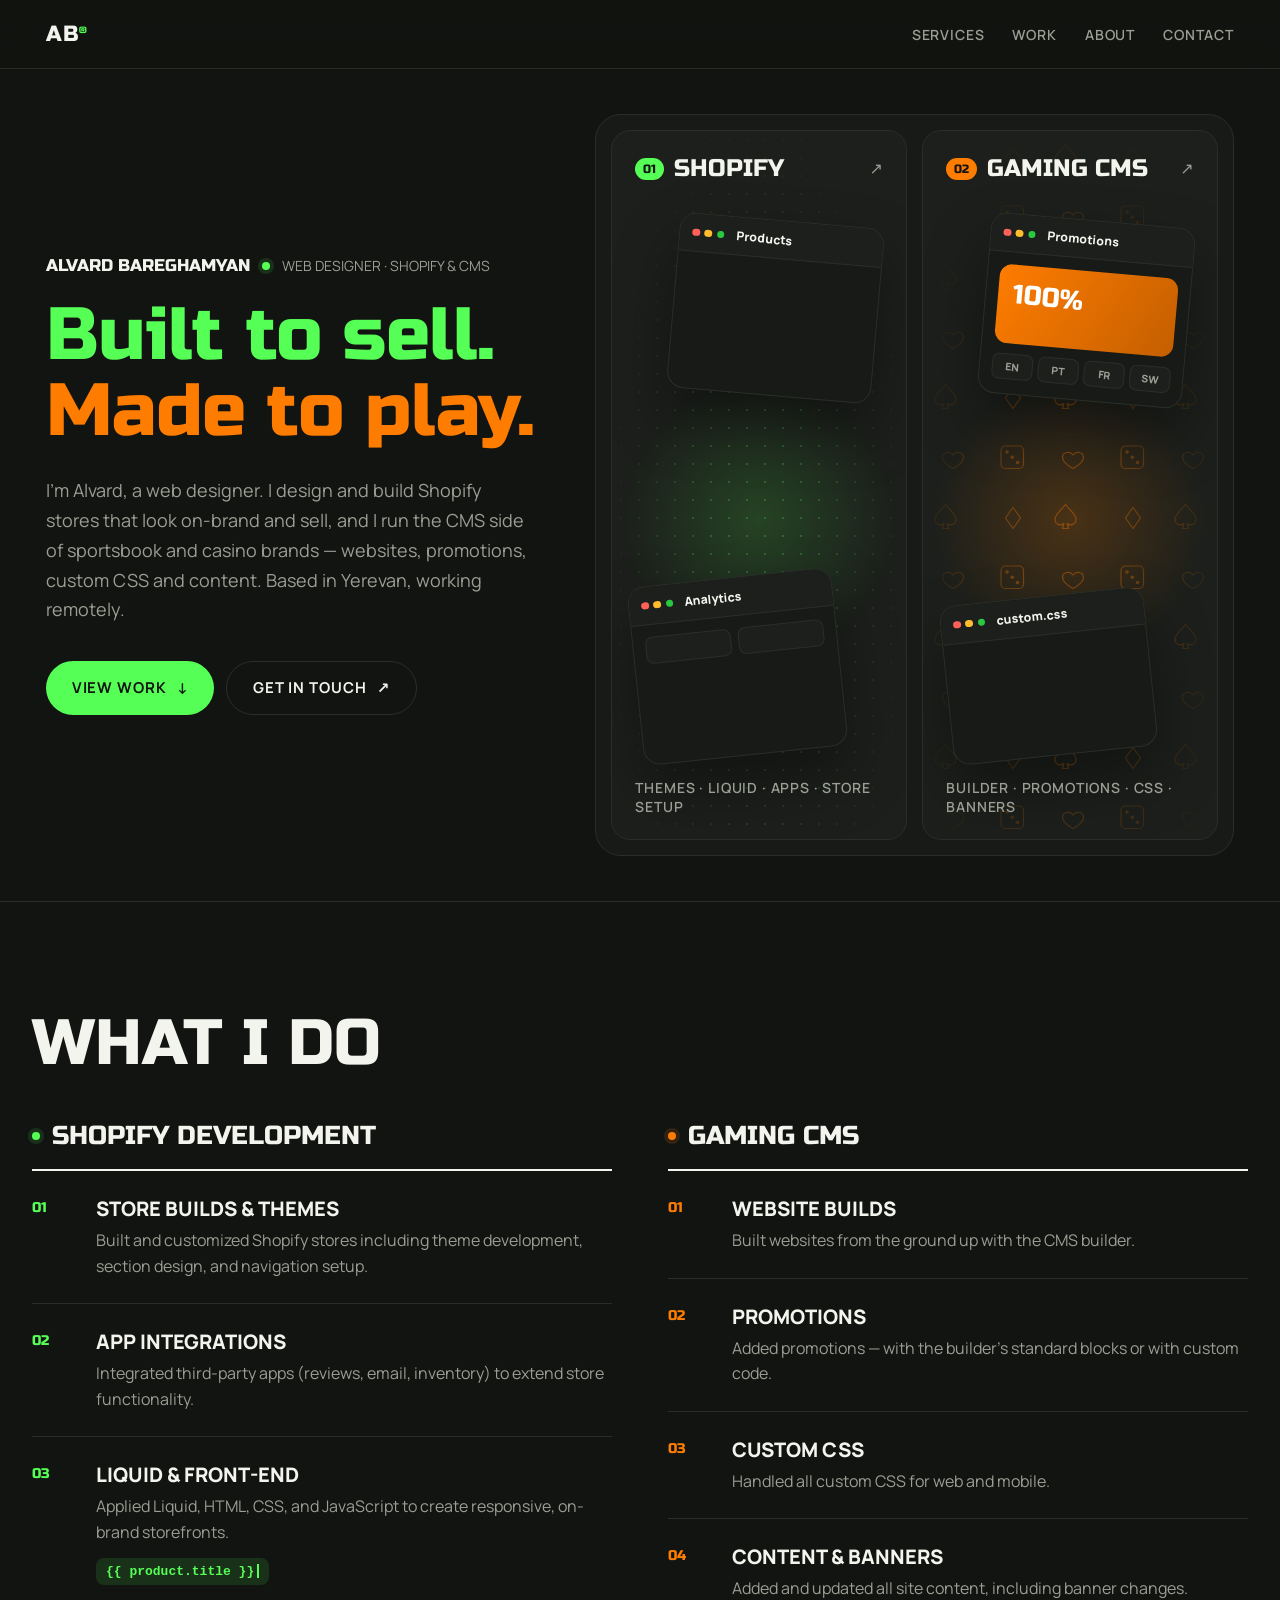
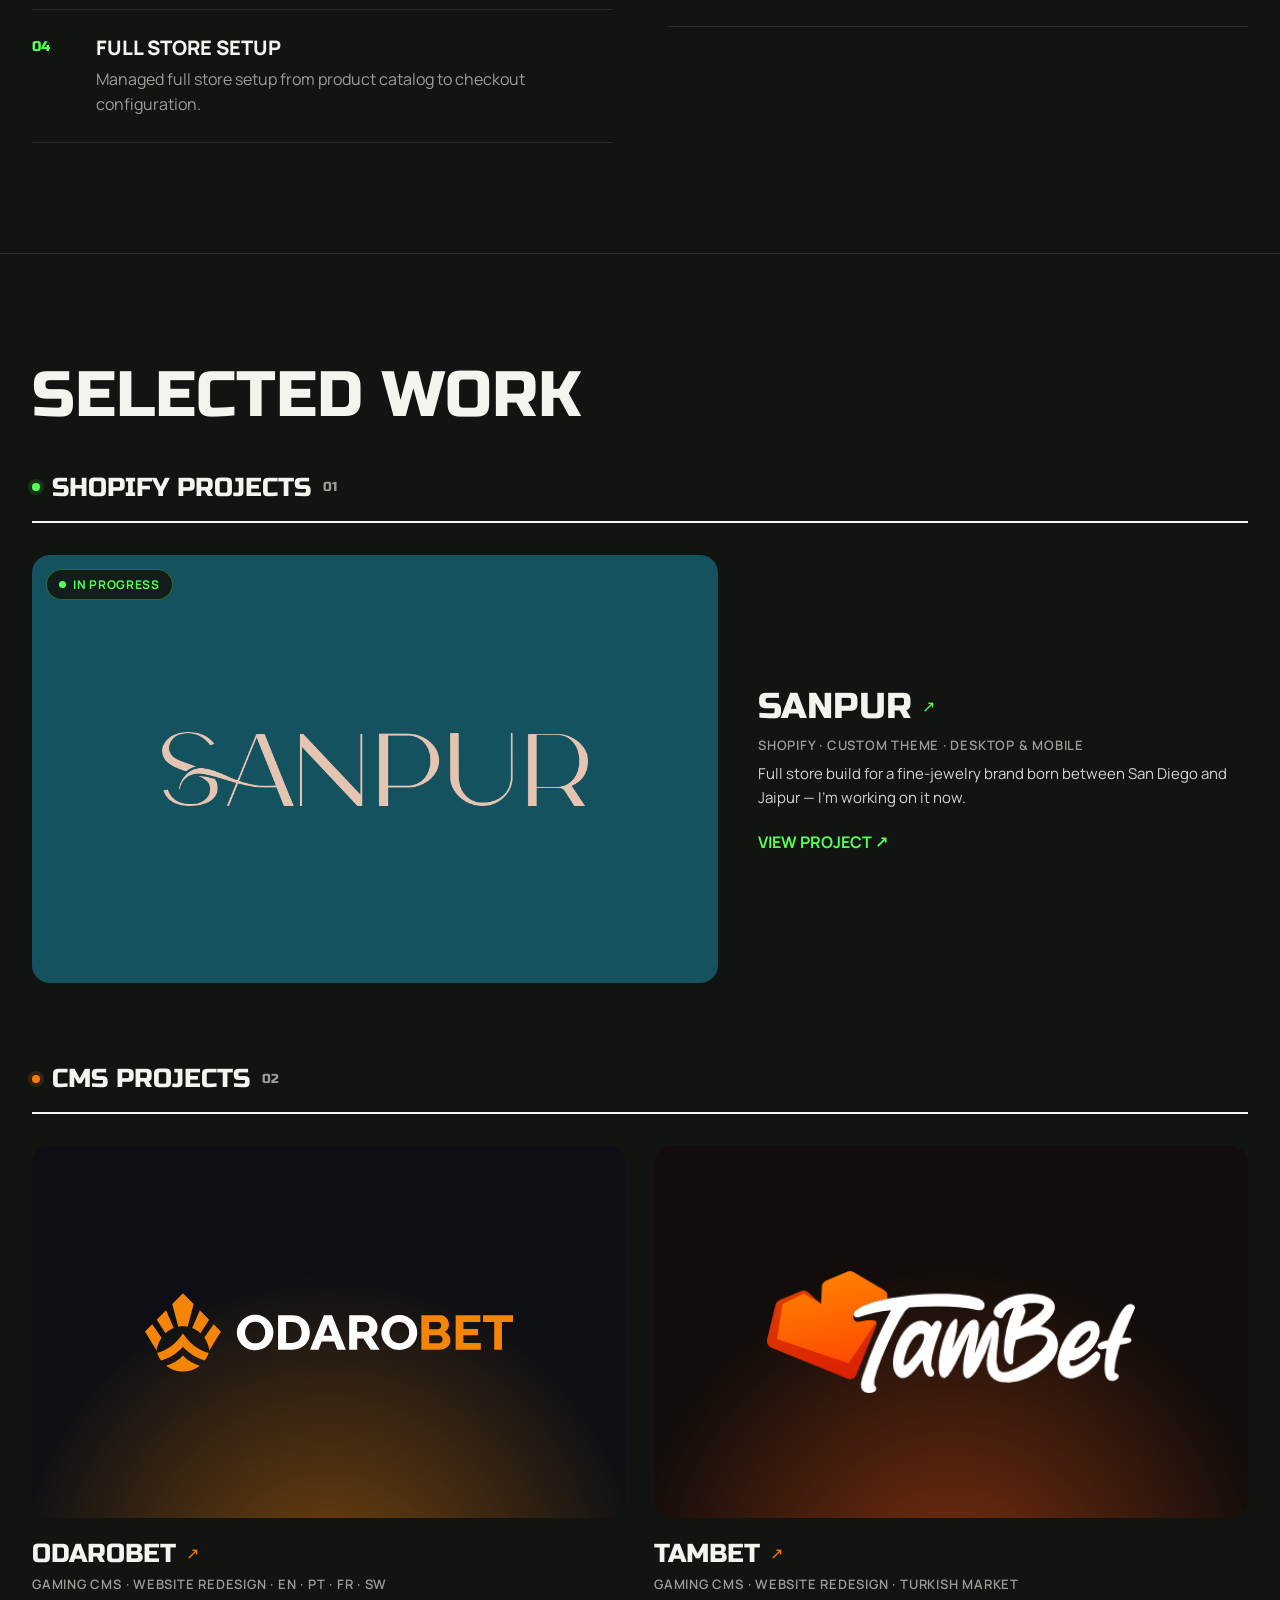
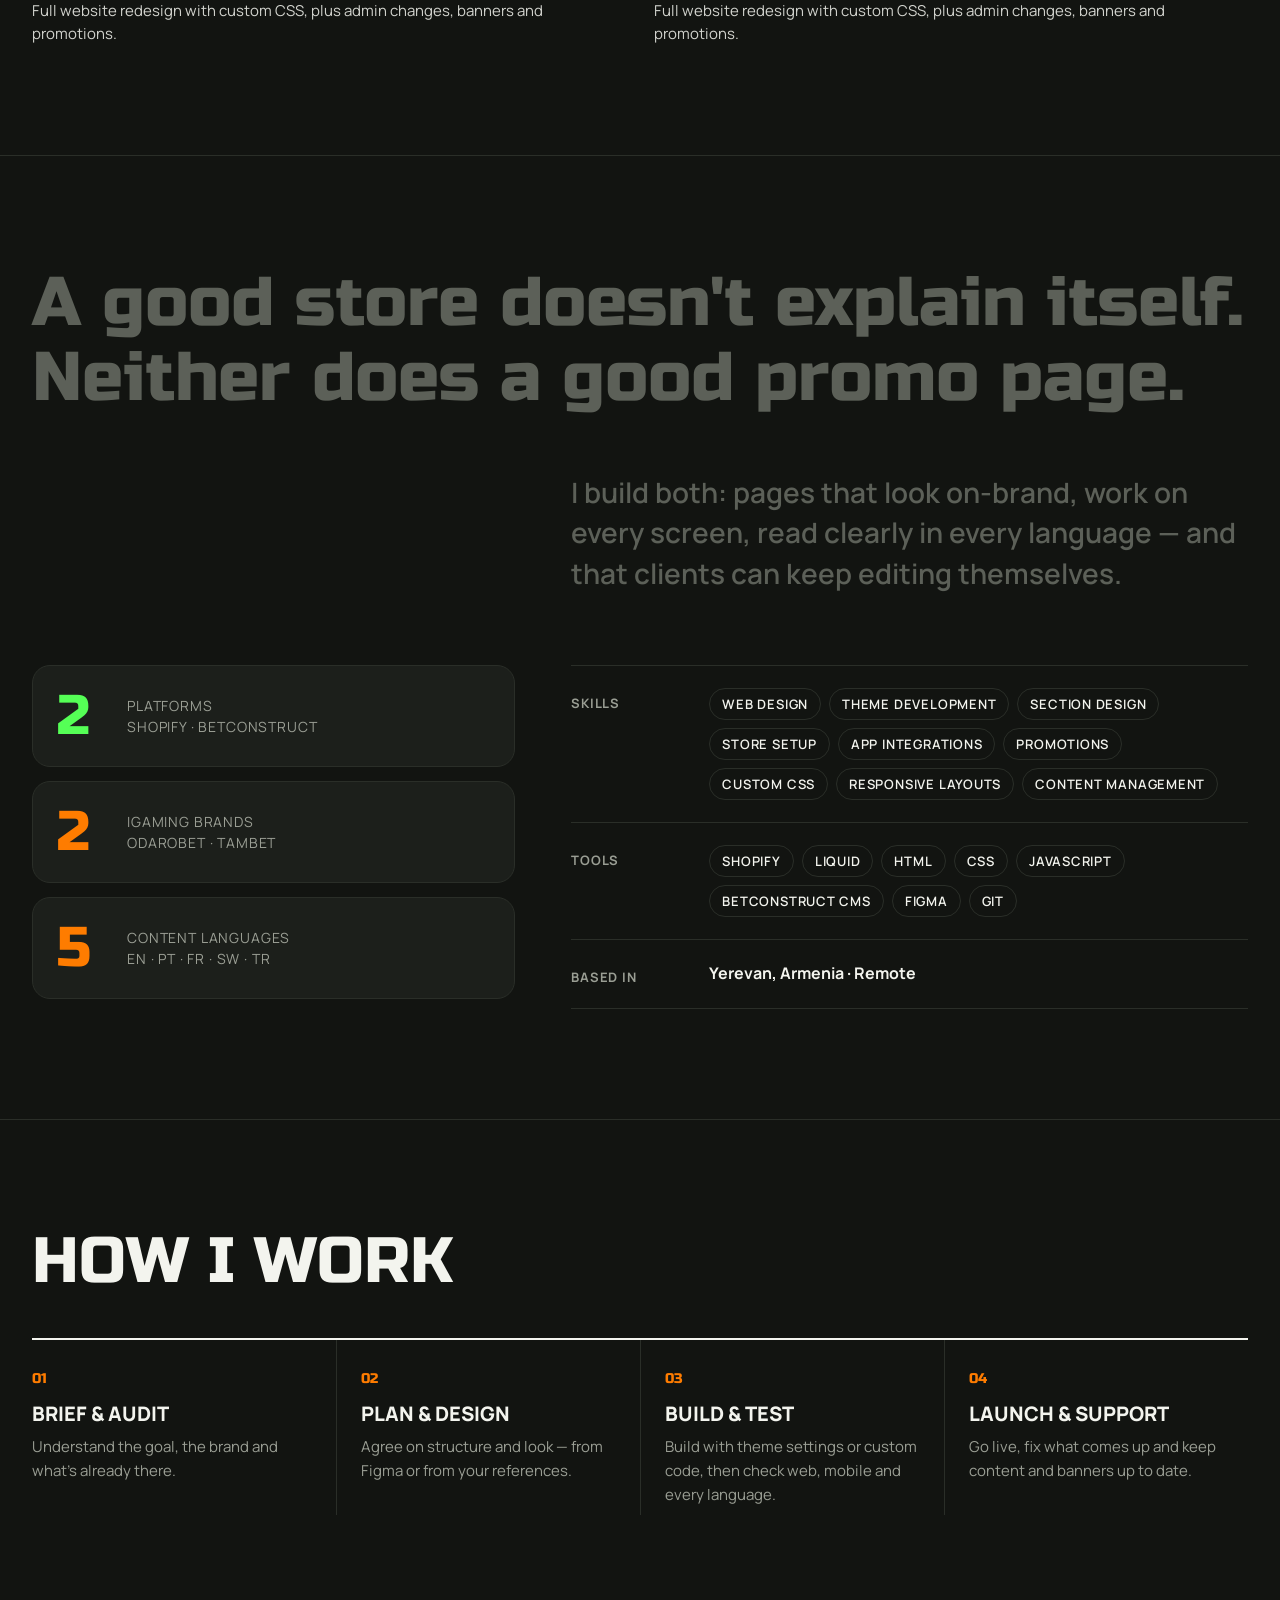
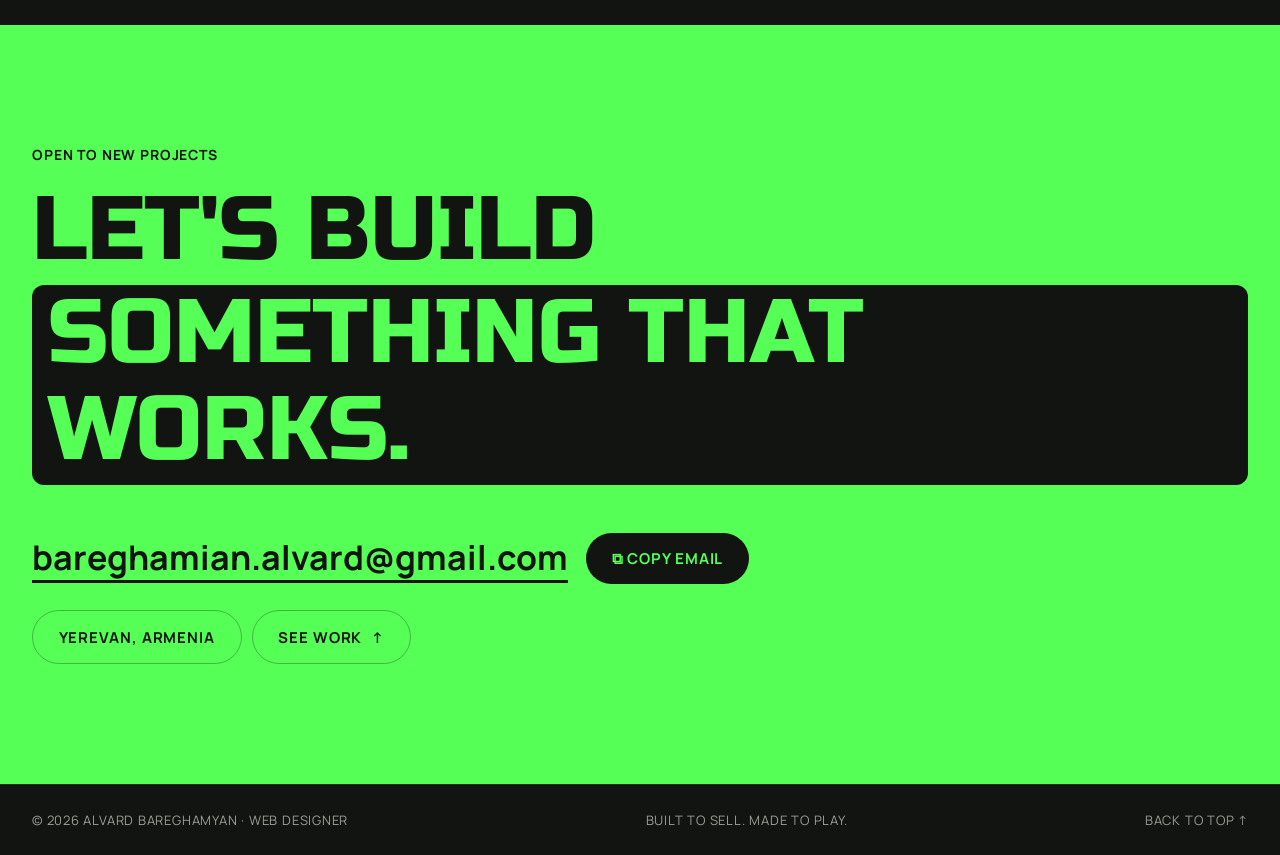
==== index.html @ 6474f6ab "About: align statement, stats and facts on one grid Co-Authored-By: Claude Sonnet 5.5 <noreply@anthr" ====
<!doctype html>
<html lang="en">
<head>
  <meta charset="utf-8">
  <meta name="viewport" content="width=device-width, initial-scale=1">
  <title>Alvard Bareghamyan · Web Designer — Shopify &amp; CMS</title>
  <meta name="description" content="Alvard Bareghamyan — web designer working on Shopify and iGaming CMS websites, based in Yerevan, Armenia, working remotely. Store builds, theme development, promotions and custom CSS.">
  <link rel="preconnect" href="https://fonts.googleapis.com">
  <link rel="preconnect" href="https://fonts.gstatic.com" crossorigin>
  <link href="https://fonts.googleapis.com/css2?family=Manrope:wght@400;500;600;700;800&family=Russo+One&display=swap" rel="stylesheet">
  <link rel="stylesheet" href="assets/style.css?v=6">
  <script>
    document.documentElement.classList.add('js');
  </script>
</head>
<body>
<div class="toast" id="toast" role="status" aria-live="polite"></div>

<header class="nav">
  <div class="wrap nav-inner">
    <a href="#top" class="logo" aria-label="Alvard Bareghamyan, back to top">AB<sup>®</sup></a>
    <nav class="links">
      <a href="#services">Services</a>
      <a href="#work">Work</a>
      <a href="#about">About</a>
      <a href="#contact">Contact</a>
    </nav>
  </div>
</header>

<main id="top">

<!-- ========== HERO ========== -->
<section class="hero">
  <div class="wrap hero-grid">
    <div class="hero-copy">
      <p class="who reveal"><b>Alvard Bareghamyan</b><span class="dot"></span><span>Web Designer · Shopify &amp; CMS</span></p>
      <h1 class="reveal">
        <span class="l1">Built to sell.</span>
        <span class="l2">Made to play.</span>
      </h1>
      <p class="lead reveal">I'm Alvard, a web designer. I design and build Shopify stores that look on-brand and sell, and I run the CMS side of sportsbook and casino brands — websites, promotions, custom CSS and content. Based in Yerevan, working remotely.</p>
      <div class="cta reveal">
        <a href="#work" class="pill pill-solid">View work <i>↓</i></a>
        <a href="#contact" class="pill pill-line">Get in touch <i>↗</i></a>
      </div>
    </div>

    <div class="panel reveal">
      <a href="#work-shopify" class="tile tile-shop">
        <span class="tile-label"><b>01</b> Shopify <i>↗</i></span>
        <span class="tile-art" aria-hidden="true">
          <span class="mini m1">
            <span class="mini-bar"><i></i><i></i><i></i><span>Products</span></span>
            <span class="mini-rows">
              <span class="mrow" style="--c:#E4C3B0"><b></b><s></s><em>Active</em></span>
              <span class="mrow" style="--c:#55FF56"><b></b><s></s><em>Active</em></span>
              <span class="mrow" style="--c:#FE7C00"><b></b><s></s><em>Active</em></span>
              <span class="mrow mrow-new" style="--c:#B9C7FF"><b></b><s></s><em>New</em></span>
            </span>
          </span>
          <span class="mini m2">
            <span class="mini-bar"><i></i><i></i><i></i><span>Analytics</span></span>
            <span class="mini-kpis"><span></span><span></span></span>
            <svg class="mini-chart" viewBox="0 0 120 50" preserveAspectRatio="none"><polyline points="0,44 15,40 30,42 45,30 60,33 75,21 90,24 105,12 120,6"/></svg>
          </span>
        </span>
        <span class="tile-foot">Themes · Liquid · Apps · Store setup</span>
      </a>
      <a href="#work-cms" class="tile tile-game">
        <span class="tile-label"><b>02</b> Gaming CMS <i>↗</i></span>
        <span class="tile-art" aria-hidden="true">
          <span class="mini m1">
            <span class="mini-bar"><i></i><i></i><i></i><span>Promotions</span></span>
            <span class="promo-banner"><b>100%</b><small class="promo-txt"><span lang="en">Welcome bonus</span><span lang="pt">Bónus de boas-vindas</span><span lang="fr">Bonus de bienvenue</span><span lang="sw">Bonasi ya kukaribisha</span></small></span>
            <span class="langs"><span>EN</span><span>PT</span><span>FR</span><span>SW</span></span>
          </span>
          <span class="mini m2">
            <span class="mini-bar"><i></i><i></i><i></i><span>custom.css</span></span>
            <span class="code"><span style="--w:70%"></span><span style="--w:45%;--x:14px"></span><span style="--w:55%;--x:14px"></span><span style="--w:30%"></span><span style="--w:60%"></span><span style="--w:40%;--x:14px"></span></span>
          </span>
        </span>
        <span class="tile-foot">Builder · Promotions · CSS · Banners</span>
      </a>
    </div>
  </div>
</section>

<!-- ========== SERVICES ========== -->
<section id="services" class="sec">
  <div class="wrap">
    <div class="sec-top"><h2 class="reveal">What I do</h2></div>
    <div class="svc-cols">
      <div class="svc-col svc-shop" id="shopify">
        <h3 class="reveal"><span class="dot"></span>Shopify development</h3>
        <ol class="svc-list">
          <li class="reveal"><span class="n">01</span><div><h4>Store builds &amp; themes</h4><p>Built and customized Shopify stores including theme development, section design, and navigation setup.</p></div></li>
          <li class="reveal"><span class="n">02</span><div><h4>App integrations</h4><p>Integrated third-party apps (reviews, email, inventory) to extend store functionality.</p></div></li>
          <li class="reveal"><span class="n">03</span><div><h4>Liquid &amp; front-end</h4><p>Applied Liquid, HTML, CSS, and JavaScript to create responsive, on-brand storefronts.</p><code class="snippet"><span id="typer">{% section %}</span><i class="caret"></i></code></div></li>
          <li class="reveal"><span class="n">04</span><div><h4>Full store setup</h4><p>Managed full store setup from product catalog to checkout configuration.</p></div></li>
        </ol>
      </div>
      <div class="svc-col svc-game" id="gaming">
        <h3 class="reveal"><span class="dot"></span>Gaming CMS</h3>
        <ol class="svc-list">
          <li class="reveal"><span class="n">01</span><div><h4>Website builds</h4><p>Built websites from the ground up with the CMS builder.</p></div></li>
          <li class="reveal"><span class="n">02</span><div><h4>Promotions</h4><p>Added promotions — with the builder's standard blocks or with custom code.</p></div></li>
          <li class="reveal"><span class="n">03</span><div><h4>Custom CSS</h4><p>Handled all custom CSS for web and mobile.</p></div></li>
          <li class="reveal"><span class="n">04</span><div><h4>Content &amp; banners</h4><p>Added and updated all site content, including banner changes.</p></div></li>
        </ol>
      </div>
    </div>
  </div>
</section>

<!-- ========== WORK ========== -->
<section id="work" class="sec">
  <div class="wrap">
    <div class="sec-top"><h2 class="reveal">Selected work</h2></div>

    <div class="work-group" id="work-shopify">
      <h3 class="work-head reveal"><span class="dot"></span>Shopify projects <sup data-count-of="#work-shopify .card">01</sup></h3>
      <div class="cards cards-three cards-shop">
        <!-- To add a store: copy a whole <a class="card"> block and add a page in projects/ -->
      <a class="card reveal" data-cat="shopify" href="projects/sanpur.html">
        <span class="card-img img-sanpur"><span class="status"><i></i>In progress</span><img src="assets/img/sanpur-logo-apricot.png" alt="Sanpur logo"></span>
        <span class="card-body"><span class="card-title">Sanpur <i>↗</i></span>
        <span class="card-meta">Shopify · Custom theme · Desktop &amp; mobile</span>
        <span class="card-text">Full store build for a fine-jewelry brand born between San Diego and Jaipur — I'm working on it now.</span>
        <span class="card-link">View project <i>↗</i></span></span>
      </a>
      </div>
    </div>

    <div class="work-group work-cms" id="work-cms">
      <h3 class="work-head reveal"><span class="dot"></span>CMS projects <sup data-count-of="#work-cms .card">03</sup></h3>
      <div class="cards cards-two">
      <a class="card reveal" data-cat="gaming" href="projects/odarobet.html">
        <span class="card-img img-odaro"><img src="assets/img/odarobet-logo.svg" alt="Odarobet logo"></span>
        <span class="card-title">Odarobet <i>↗</i></span>
        <span class="card-meta">Gaming CMS · Website redesign · EN · PT · FR · SW</span>
        <span class="card-text">Full website redesign with custom CSS, plus admin changes, banners and promotions.</span>
      </a>
      <a class="card reveal" data-cat="gaming" href="projects/tambet.html">
        <span class="card-img img-tambet"><img src="assets/img/tambet-logo.png" alt="Tambet logo"></span>
        <span class="card-title">Tambet <i>↗</i></span>
        <span class="card-meta">Gaming CMS · Website redesign · Turkish market</span>
        <span class="card-text">Full website redesign with custom CSS, plus admin changes, banners and promotions.</span>
      </a>
      </div>
    </div>
  </div>
</section>

<!-- ========== ABOUT ========== -->
<section id="about" class="sec about">
  <div class="wrap">
    <h2 class="statement" data-words>A good store doesn't explain itself. Neither does a good promo page.</h2>
    <p class="statement-sub" data-words>I build both: pages that look <mark>on-brand</mark>, work on <mark>every screen</mark>, read clearly in <mark>every language</mark> — and that clients can keep editing themselves.</p>

    <div class="about-grid">
      <div class="stats">
        <div class="stat reveal"><b data-count="2">2</b><span>Platforms<br>Shopify · BetConstruct</span></div>
        <div class="stat reveal"><b data-count="2">2</b><span>iGaming brands<br>Odarobet · Tambet</span></div>
        <div class="stat reveal"><b data-count="5">5</b><span>Content languages<br>EN · PT · FR · SW · TR</span></div>
      </div>
      <dl class="facts">
        <div class="reveal"><dt>Skills</dt><dd class="tags"><span>Web design</span><span>Theme development</span><span>Section design</span><span>Store setup</span><span>App integrations</span><span>Promotions</span><span>Custom CSS</span><span>Responsive layouts</span><span>Content management</span></dd></div>
        <div class="reveal"><dt>Tools</dt><dd class="tags"><span>Shopify</span><span>Liquid</span><span>HTML</span><span>CSS</span><span>JavaScript</span><span>BetConstruct CMS</span><span>Figma</span><span>Git</span></dd></div>
        <div class="reveal"><dt>Based in</dt><dd>Yerevan, Armenia · Remote</dd></div>
      </dl>
    </div>
  </div>
</section>

<!-- ========== PROCESS ========== -->
<section id="process" class="sec">
  <div class="wrap">
    <div class="sec-top"><h2 class="reveal">How I work</h2></div>
    <ol class="steps">
      <li class="reveal"><span class="n">01</span><h4>Brief &amp; audit</h4><p>Understand the goal, the brand and what's already there.</p></li>
      <li class="reveal"><span class="n">02</span><h4>Plan &amp; design</h4><p>Agree on structure and look — from Figma or from your references.</p></li>
      <li class="reveal"><span class="n">03</span><h4>Build &amp; test</h4><p>Build with theme settings or custom code, then check web, mobile and every language.</p></li>
      <li class="reveal"><span class="n">04</span><h4>Launch &amp; support</h4><p>Go live, fix what comes up and keep content and banners up to date.</p></li>
    </ol>
  </div>
</section>

<!-- ========== CONTACT ========== -->
<section id="contact" class="contact">
  <div class="wrap">
    <p class="kicker reveal">Open to new projects</p>
    <h2 class="reveal">Let's build<br><span class="hl">something that works.</span></h2>
    <div class="mail-row reveal">
      <a class="mail" href="mailto:bareghamian.alvard@gmail.com">bareghamian.alvard@gmail.com</a>
      <button type="button" class="pill pill-dark" id="copy" data-email="bareghamian.alvard@gmail.com">⧉ Copy email</button>
    </div>
    <div class="contact-pills reveal">
      <span class="pill pill-line">Yerevan, Armenia</span>
      <a href="#work" class="pill pill-line">See work <i>↑</i></a>
    </div>
  </div>
</section>

</main>

<footer class="foot">
  <div class="wrap foot-inner">
    <span>© <span id="y"></span> Alvard Bareghamyan · Web Designer</span>
    <span class="foot-mid">Built to sell. Made to play.</span>
    <a href="#top">Back to top ↑</a>
  </div>
</footer>

<script src="assets/app.js?v=4"></script>
</body>
</html>
---- assets/style.css ----
/* Tokens — dark is the default look */
:root {
  --bg: #121411;
  --bg-2: #171A16;
  --surface: #1C1F1B;
  --line: #2A2E28;
  --ink: #F3F4EE;
  --muted: #9A9E94;
  --dim: #5C6058;
  --green: #55FF56;
  --green-ink: #55FF56;
  --green-soft: rgba(85,255,86,.12);
  --orange: #FE7C00;
  --orange-soft: rgba(254,124,0,.14);
  --nav: rgba(18,20,17,.82);
  --shadow: 0 24px 48px rgba(0,0,0,.35);
  --display: "Russo One", "Manrope", system-ui, sans-serif;
  --radius: 18px;
  color-scheme: dark;
}

* { box-sizing: border-box; margin: 0; padding: 0; }
html { scroll-behavior: smooth; scroll-padding-top: 72px; }
body { font-family: "Manrope", system-ui, sans-serif; background: var(--bg); color: var(--ink); -webkit-font-smoothing: antialiased; transition: background .3s, color .3s; }
img { max-width: 100%; display: block; }
a { color: inherit; text-decoration: none; }
button { font: inherit; color: inherit; background: none; border: 0; cursor: pointer; }
.wrap { max-width: 1320px; margin: 0 auto; padding: 0 32px; }
:focus-visible { outline: 2px solid var(--green); outline-offset: 3px; border-radius: 6px; }

/* Pills */
.pill { display: inline-flex; align-items: center; gap: 10px; padding: 14px 24px; border-radius: 999px; font-weight: 700; font-size: 15px; transition: background .2s, border-color .2s, color .2s; }
.pill i { font-style: normal; }
.pill-solid { background: var(--green); color: #121411; }
.pill-solid:hover { background: #7DFF7E; }
.pill-line { border: 1px solid var(--line); }
.pill-line:hover { border-color: var(--ink); }
.pill-dark { background: #121411; color: var(--green); }
.pill-dark:hover { background: #000; }

/* Nav */
.nav { position: sticky; top: 0; z-index: 50; background: var(--nav); backdrop-filter: blur(14px); -webkit-backdrop-filter: blur(14px); border-bottom: 1px solid var(--line); }
.nav-inner { display: flex; align-items: center; gap: 28px; height: 68px; }
.logo { font-family: var(--display); font-size: 22px; letter-spacing: .02em; margin-right: auto; }
.logo sup { font-size: 9px; color: var(--green); }
.links { display: flex; gap: 28px; }
.links a { position: relative; font-size: 14px; font-weight: 600; color: var(--muted); padding: 6px 0; transition: color .2s; }
.links a:hover, .links a.active { color: var(--ink); }
.links a::after { content: ""; position: absolute; left: 0; right: 0; bottom: 0; height: 2px; border-radius: 2px; background: var(--green); transform: scaleX(0); transition: transform .3s; }
.links a.active::after { transform: scaleX(1); }

/* Hero */
.hero { padding: 72px 0 96px; }
.hero-grid { display: grid; grid-template-columns: 1fr 1.15fr; gap: 48px; align-items: center; min-height: calc(100vh - 68px - 168px); }
.who { display: flex; align-items: center; flex-wrap: wrap; gap: 12px; font-size: 14px; color: var(--muted); margin-bottom: 22px; }
.who b { font-family: var(--display); font-weight: 400; font-size: 17px; color: var(--ink); }
.dot { width: 8px; height: 8px; border-radius: 50%; background: var(--green); box-shadow: 0 0 0 4px var(--green-soft); flex: none; }
.hero h1 { font-family: var(--display); font-weight: 400; font-size: clamp(42px, 4.6vw, 66px); line-height: 1.02; letter-spacing: -.01em; }
.hero h1 span { display: block; }
.hero h1 .l1 { color: var(--green-ink); }
.hero h1 .l2 { color: var(--orange); }
.lead { max-width: 520px; margin: 26px 0 34px; font-size: 18px; line-height: 1.65; color: var(--muted); }
.cta { display: flex; flex-wrap: wrap; gap: 12px; }

/* Hero panel */
.panel { display: grid; grid-template-columns: 1fr 1fr; gap: 14px; padding: 14px; border-radius: 26px; background: var(--bg-2); border: 1px solid var(--line); }
.tile { position: relative; display: flex; flex-direction: column; min-height: 540px; padding: 22px; border-radius: 18px; overflow: hidden; border: 1px solid var(--line); background: var(--surface); transition: border-color .3s, transform .3s; }
.tile::before { content: ""; position: absolute; inset: 0; pointer-events: none; opacity: .9;
  -webkit-mask-image: radial-gradient(ellipse at 50% 60%, #000 20%, transparent 80%); mask-image: radial-gradient(ellipse at 50% 60%, #000 20%, transparent 80%); }
.tile-shop::before { background-image: radial-gradient(rgba(85,255,86,.25) 1.2px, transparent 1.4px); background-size: 18px 18px; animation: dots 40s linear infinite; }
.tile-game::before {
  background-image: url("data:image/svg+xml,%3Csvg xmlns='http://www.w3.org/2000/svg' width='120' height='120' viewBox='0 0 160 160'%3E%3Cg fill='none' stroke='%23FE7C00' stroke-width='1.6' stroke-opacity='.4'%3E%3Cpath d='M30 18c-7 9-14 13-14 20a7 7 0 0 0 12 5l-2 7h8l-2-7a7 7 0 0 0 12-5c0-7-7-11-14-20Z'/%3E%3Cpath d='M120 22l10 14-10 14-10-14Z'/%3E%3Cpath d='M40 112c-4-6-14-4-14 3 0 8 14 15 14 15s14-7 14-15c0-7-10-9-14-3Z'/%3E%3Crect x='104' y='100' width='30' height='30' rx='6'/%3E%3C/g%3E%3Cg fill='%23FE7C00' fill-opacity='.4'%3E%3Ccircle cx='112' cy='108' r='2.4'/%3E%3Ccircle cx='119' cy='115' r='2.4'/%3E%3Ccircle cx='126' cy='122' r='2.4'/%3E%3C/g%3E%3C/svg%3E");
  background-size: 120px 120px; animation: suits 50s linear infinite; }
.tile::after { content: ""; position: absolute; left: 50%; top: 55%; width: 300px; height: 300px; margin: -150px 0 0 -150px; border-radius: 50%; pointer-events: none; animation: glow 6s ease-in-out infinite; }
.tile-shop::after { background: radial-gradient(circle, rgba(85,255,86,.16), transparent 65%); }
.tile-game::after { background: radial-gradient(circle, rgba(254,124,0,.2), transparent 65%); }
@keyframes dots { to { background-position: 18px 18px; } }
@keyframes suits { to { background-position: 120px -120px; } }
@keyframes glow { 50% { transform: scale(1.15); opacity: .6; } }
.tile:hover { transform: translateY(-4px); }
.tile-shop:hover { border-color: var(--green); }
.tile-game:hover { border-color: var(--orange); }
.tile-label { position: relative; z-index: 2; display: flex; align-items: center; gap: 10px; font-family: var(--display); font-size: 24px; }
.tile-label b { font-weight: 400; font-size: 12px; padding: 4px 8px; border-radius: 999px; color: #121411; }
.tile-shop .tile-label b { background: var(--green); }
.tile-game .tile-label b { background: var(--orange); }
.tile-label i { margin-left: auto; font-style: normal; font-size: 16px; color: var(--muted); transition: transform .3s, color .3s; }
.tile:hover .tile-label i { transform: translate(3px, -3px); color: var(--ink); }
.tile-art { position: relative; z-index: 2; flex: 1; display: block; }
.tile-foot { position: relative; z-index: 2; font-size: 14px; font-weight: 600; color: var(--muted); }

/* Mini admin cards */
.mini { position: absolute; display: block; width: 168px; padding-bottom: 12px; border-radius: 14px; overflow: hidden; background: var(--bg-2); border: 1px solid var(--line); box-shadow: var(--shadow); transition: transform .5s cubic-bezier(.2,.8,.2,1); }
.mini.m1 { right: 4px; top: 30px; transform: rotate(5deg); }
.mini.m2 { left: 0; bottom: 18px; transform: rotate(-6deg); }
.tile:hover .mini.m1 { transform: rotate(8deg) translateY(-8px); }
.tile:hover .mini.m2 { transform: rotate(-9deg) translateY(-4px); }
.mini-bar { display: flex; align-items: center; gap: 4px; padding: 8px 10px; background: var(--surface); border-bottom: 1px solid var(--line); }
.mini-bar i { width: 6px; height: 6px; border-radius: 50%; background: #FF6159; }
.mini-bar i:nth-child(2) { background: #FFBD2E; } .mini-bar i:nth-child(3) { background: #28C941; }
.mini-bar span { margin-left: 6px; font-size: 10px; font-weight: 800; color: var(--ink); }
.mini-rows { display: flex; flex-direction: column; gap: 6px; padding: 10px 10px 0; }
.mrow { display: flex; align-items: center; gap: 6px; opacity: 0; animation: rowIn 6s infinite; }
.mrow b { width: 18px; height: 18px; border-radius: 5px; background: var(--c); flex: none; }
.mrow s { flex: 1; height: 6px; border-radius: 3px; background: var(--line); }
.mrow em { font-style: normal; font-size: 7.5px; font-weight: 800; padding: 2px 5px; border-radius: 999px; background: var(--green-soft); color: var(--green-ink); }
.mrow:nth-child(2) { animation-delay: .25s; } .mrow:nth-child(3) { animation-delay: .5s; }
.mrow-new { animation-name: rowNew; }
.mrow-new em { background: var(--orange-soft); color: var(--orange); }
@keyframes rowIn { 0% { opacity: 0; transform: translateX(10px); } 8%, 88% { opacity: 1; transform: none; } 96%, 100% { opacity: 0; } }
@keyframes rowNew { 0%, 40% { opacity: 0; transform: scale(.85); } 48% { opacity: 1; transform: scale(1.06); } 54%, 88% { opacity: 1; transform: none; } 96%, 100% { opacity: 0; } }
.mini-kpis { display: grid; grid-template-columns: 1fr 1fr; gap: 6px; padding: 10px 10px 4px; }
.mini-kpis span { height: 22px; border-radius: 6px; background: var(--surface); border: 1px solid var(--line); position: relative; overflow: hidden; }
.mini-kpis span::after { content: ""; position: absolute; left: 6px; bottom: 6px; height: 4px; border-radius: 2px; background: var(--green); animation: kpi 6s infinite; }
.mini-kpis span:nth-child(2)::after { background: var(--orange); animation-delay: .3s; }
@keyframes kpi { 0% { width: 0; } 30%, 90% { width: 60%; } 100% { width: 0; } }
.mini-chart { display: block; width: calc(100% - 20px); height: 60px; margin: 6px 10px 0; overflow: visible; }
.mini-chart polyline { fill: none; stroke: var(--green); stroke-width: 2.5; stroke-linecap: round; stroke-linejoin: round; vector-effect: non-scaling-stroke; stroke-dasharray: 300; stroke-dashoffset: 300; animation: miniDraw 6s infinite; }
@keyframes miniDraw { 0% { stroke-dashoffset: 300; } 45%, 90% { stroke-dashoffset: 0; } 100% { stroke-dashoffset: 300; opacity: 0; } }
.promo-banner { position: relative; display: block; margin: 10px 10px 8px; padding: 14px 12px; border-radius: 10px; color: #fff; background: linear-gradient(120deg, #FE7C00, #C45F00); overflow: hidden; }
.promo-banner::after { content: ""; position: absolute; inset: 0; background: linear-gradient(100deg, transparent 30%, rgba(255,255,255,.35) 50%, transparent 70%); transform: translateX(-100%); animation: shine 4s ease-in-out infinite; }
.promo-banner b { display: block; font-family: var(--display); font-weight: 400; font-size: 22px; line-height: 1; }
.promo-banner small { font-size: 9px; font-weight: 800; letter-spacing: .08em; text-transform: uppercase; }
@keyframes shine { 0%, 40% { transform: translateX(-100%); } 70%, 100% { transform: translateX(100%); } }
.langs { display: flex; gap: 4px; padding: 0 10px; }
.langs span { flex: 1; text-align: center; font-size: 8.5px; font-weight: 800; padding: 4px 0; border-radius: 6px; background: var(--surface); border: 1px solid var(--line); color: var(--muted); animation: lang 6s infinite; }
.langs span:nth-child(2) { animation-delay: 1.5s; } .langs span:nth-child(3) { animation-delay: 3s; } .langs span:nth-child(4) { animation-delay: 4.5s; }
@keyframes lang { 0%, 22% { background: var(--orange); color: #fff; border-color: var(--orange); } 25%, 100% { background: var(--surface); color: var(--muted); border-color: var(--line); } }
.code { display: flex; flex-direction: column; gap: 7px; padding: 12px 12px 4px; }
.code span { display: block; height: 6px; width: 0; margin-left: var(--x, 0); border-radius: 3px; background: var(--orange); opacity: .85; animation: codeType 6s infinite; }
.code span:nth-child(even) { background: var(--green); }
.code span:nth-child(2) { animation-delay: .3s; } .code span:nth-child(3) { animation-delay: .6s; } .code span:nth-child(4) { animation-delay: .9s; }
.code span:nth-child(5) { animation-delay: 1.2s; } .code span:nth-child(6) { animation-delay: 1.5s; }
@keyframes codeType { 0% { width: 0; } 15%, 85% { width: var(--w); } 100% { width: 0; } }

/* Sections */
.sec { padding: 110px 0; border-top: 1px solid var(--line); }
.sec-top { display: flex; align-items: flex-end; justify-content: space-between; flex-wrap: wrap; gap: 20px; margin-bottom: 44px; }
.sec-top h2 { font-family: var(--display); font-weight: 400; font-size: clamp(38px, 5vw, 64px); line-height: 1; }

/* Work */
.work-group + .work-group { margin-top: 80px; }
.work-head { display: flex; align-items: center; gap: 12px; font-family: var(--display); font-weight: 400; font-size: 26px; padding-bottom: 18px; margin-bottom: 32px; border-bottom: 2px solid var(--ink); }
.work-head sup { font-size: 13px; color: var(--muted); }
.work-cms .dot { background: var(--orange); box-shadow: 0 0 0 4px var(--orange-soft); }
.cards { display: grid; gap: 40px 28px; }
.cards-three { grid-template-columns: repeat(3, 1fr); }
.cards-two { grid-template-columns: repeat(2, 1fr); }
.cards-shop > .card:only-child { grid-column: 1 / -1; display: grid; grid-template-columns: 1.4fr 1fr; gap: 40px; align-items: center; }
.cards-shop > .card:only-child .card-img { margin-bottom: 0; }
.card-body { display: flex; flex-direction: column; gap: 8px; }
.cards-shop > .card:only-child .card-title { font-size: 36px; }
.card-link { display: none; margin-top: 14px; font-weight: 700; color: var(--green-ink); }
.card-link i { font-style: normal; }
.card { display: flex; flex-direction: column; text-align: left; gap: 6px; }
.card.hide { display: none; }
.card-img { position: relative; display: grid; place-items: center; aspect-ratio: 16 / 10; margin-bottom: 14px; border-radius: var(--radius); overflow: hidden; background: #000; }
.card-img > * { transition: transform .6s cubic-bezier(.2,.8,.2,1); }
.card-img > img { width: 100%; height: 100%; object-fit: cover; }
.card:hover .card-img > * { transform: scale(1.05); }
.img-sanpur { background: #14525F; }
.img-sanpur > img { width: 62%; height: auto; object-fit: contain; }
.img-odaro { background: radial-gradient(circle at 50% 120%, rgba(245,133,7,.45), transparent 60%), #0D0F14; }
.img-tambet { background: radial-gradient(circle at 50% 120%, rgba(255,90,20,.45), transparent 60%), #120D0B; }
.card-img.img-odaro > img, .card-img.img-tambet > img { width: 62%; height: auto; object-fit: contain; }
.img-odaro b { font-family: var(--display); font-weight: 400; font-size: clamp(30px, 4vw, 52px); letter-spacing: .1em; color: #fff; }
.img-promo { background: linear-gradient(135deg, #15401A, #0B240E); color: #fff; display: flex; flex-direction: column; align-items: center; justify-content: center; gap: 4px; }
.img-promo b { font-family: var(--display); font-weight: 400; font-size: 64px; line-height: 1; color: var(--orange); }
.img-promo small { font-weight: 800; letter-spacing: .14em; text-transform: uppercase; }
.img-promo em { font-style: normal; margin-top: 12px; padding: 8px 28px; border-radius: 999px; background: var(--green); color: #121411; font-weight: 800; }
.card-title { display: flex; align-items: center; gap: 10px; font-family: var(--display); font-size: 26px; }
.card-title i { font-style: normal; font-size: 16px; color: var(--green-ink); transition: transform .3s; }
.card[data-cat="gaming"] .card-title i { color: var(--orange); }
.card:hover .card-title i { transform: translate(3px, -3px); }
.card-meta { font-size: 13px; font-weight: 600; color: var(--muted); }
.card-text { font-size: 15px; line-height: 1.55; opacity: .85; max-width: 520px; }

/* Services */
.svc-cols { display: grid; grid-template-columns: 1fr 1fr; gap: 56px; }
.svc-col h3 { display: flex; align-items: center; gap: 12px; font-family: var(--display); font-weight: 400; font-size: 26px; padding-bottom: 18px; border-bottom: 2px solid var(--ink); }
.svc-game .dot { background: var(--orange); box-shadow: 0 0 0 4px var(--orange-soft); }
.svc-list { list-style: none; }
.svc-list li { display: grid; grid-template-columns: 52px 1fr; gap: 12px; padding: 24px 0; border-bottom: 1px solid var(--line); }
.svc-list .n { font-family: var(--display); font-size: 14px; color: var(--green-ink); padding-top: 4px; }
.svc-game .n { color: var(--orange); }
.svc-list h4 { font-size: 20px; font-weight: 800; margin-bottom: 6px; }
.svc-list p { color: var(--muted); line-height: 1.6; }
.snippet { display: inline-flex; align-items: center; margin-top: 12px; min-height: 1.6em; padding: 6px 10px; border-radius: 8px; font: 700 13px ui-monospace, Menlo, monospace; color: var(--green-ink); background: var(--green-soft); }
.caret { display: inline-block; width: 2px; height: 1.1em; margin-left: 3px; background: currentColor; animation: blink 1s steps(1) infinite; }
@keyframes blink { 50% { opacity: 0; } }

/* About */
.statement { font-family: var(--display); font-weight: 400; font-size: clamp(36px, 5.4vw, 72px); line-height: 1.08; max-width: 980px; }
.statement-sub { max-width: 640px; margin: 48px 0 0 auto; font-size: clamp(20px, 2.2vw, 28px); line-height: 1.45; font-weight: 600; }
.statement-sub mark { background: none; color: var(--green-ink); }
[data-words] .w { color: var(--dim); transition: color .4s; }
[data-words] .w.lit { color: var(--ink); }
[data-words] mark .w.lit { color: var(--green-ink); }
.about-grid { display: grid; grid-template-columns: 1fr 1.4fr; gap: 56px; margin-top: 96px; }
.stats { display: flex; flex-direction: column; gap: 14px; }
.stat { display: flex; align-items: center; gap: 22px; padding: 22px 24px; border-radius: var(--radius); background: var(--surface); border: 1px solid var(--line); }
.stat b { font-family: var(--display); font-weight: 400; font-size: 56px; line-height: 1; color: var(--green-ink); min-width: 48px; }
.stat:nth-child(2) b, .stat:nth-child(3) b { color: var(--orange); }
.stat span { font-size: 14px; line-height: 1.5; color: var(--muted); }
.facts div { display: grid; grid-template-columns: 120px 1fr; gap: 18px; padding: 22px 0; border-bottom: 1px solid var(--line); }
.facts div:first-child { border-top: 1px solid var(--line); }
.facts dt { font-size: 13px; font-weight: 700; color: var(--muted); padding-top: 6px; }
.facts dd { font-weight: 700; }
.tags { display: flex; flex-wrap: wrap; gap: 8px; }
.tags span { font-size: 13px; font-weight: 600; padding: 6px 12px; border-radius: 999px; border: 1px solid var(--line); }

/* Process */
.steps { list-style: none; display: grid; grid-template-columns: repeat(4, 1fr); border-top: 2px solid var(--ink); }
.steps li { padding: 26px 24px 8px 0; }
.steps li + li { padding-left: 24px; border-left: 1px solid var(--line); }
.steps .n { font-family: var(--display); font-size: 14px; color: var(--orange); }
.steps h4 { font-size: 20px; font-weight: 800; margin: 12px 0 8px; }
.steps p { color: var(--muted); line-height: 1.6; font-size: 15px; }

/* Contact */
.contact { background: var(--green); color: #121411; padding: 120px 0; }
.kicker { font-weight: 700; font-size: 14px; margin-bottom: 18px; }
.contact h2 { font-family: var(--display); font-weight: 400; font-size: clamp(42px, 7vw, 96px); line-height: 1.08; }
.hl { display: inline-block; margin-top: 6px; padding: 0 16px 6px; border-radius: 12px; background: #121411; color: var(--green); }
.mail-row { display: flex; align-items: center; flex-wrap: wrap; gap: 18px; margin: 48px 0 26px; }
.mail { font-size: clamp(20px, 3vw, 34px); font-weight: 700; border-bottom: 3px solid currentColor; overflow-wrap: anywhere; }
.contact-pills { display: flex; flex-wrap: wrap; gap: 10px; }
.contact .pill-line { border-color: rgba(18,20,17,.3); }
.contact .pill-line:hover { border-color: #121411; }

/* Footer */
.foot { background: var(--bg); border-top: 1px solid var(--line); }
.foot-inner { display: flex; justify-content: space-between; align-items: center; gap: 16px; flex-wrap: wrap; padding-block: 26px; font-size: 13px; color: var(--muted); }
.foot a:hover { color: var(--ink); }

/* Toast */
.toast { position: fixed; left: 50%; bottom: 28px; z-index: 90; padding: 12px 20px; border-radius: 999px; background: var(--ink); color: var(--bg); font-weight: 700; box-shadow: var(--shadow); transform: translate(-50%, 140%); opacity: 0; transition: transform .35s cubic-bezier(.3,1.4,.5,1), opacity .3s; }
.toast.show { transform: translate(-50%, 0); opacity: 1; }

/* Reveal */
.js .reveal { opacity: 0; translate: 0 28px; }
.reveal { transition: opacity .8s var(--d, 0ms), translate .8s cubic-bezier(.2,.8,.2,1) var(--d, 0ms); }
.reveal.in { opacity: 1; translate: 0 0; }

/* Responsive */
@media (max-width: 1024px) {
  .hero-grid { grid-template-columns: 1fr; min-height: 0; }
  .panel { max-width: 640px; }
  .svc-cols, .about-grid { grid-template-columns: 1fr; }
  .cards-three { grid-template-columns: 1fr 1fr; }
  .cards-shop > .card:only-child { grid-template-columns: 1fr; gap: 14px; }
  .steps { grid-template-columns: 1fr 1fr; }
  .steps li:nth-child(3) { padding-left: 0; border-left: 0; }
  .steps li:nth-child(n+3) { border-top: 1px solid var(--line); }
}
@media (max-width: 720px) {
  .wrap { padding: 0 16px; }
  .links { display: none; }
  .hero { padding: 48px 0 72px; }
  .tile { min-height: 360px; padding: 14px; }
  .mini { width: 138px; }
  .mini.m1 { right: -6px; }
  .cards, .cards-three, .cards-two { grid-template-columns: 1fr; }
  .sec { padding: 80px 0; }
  .statement-sub { margin-top: 32px; }
  .about-grid { margin-top: 64px; }
  .facts div { grid-template-columns: 1fr; gap: 8px; }
  .steps { grid-template-columns: 1fr; }
  .steps li, .steps li + li { padding: 22px 0 8px; border-left: 0; }
  .steps li + li { border-top: 1px solid var(--line); }
  .contact { padding: 84px 0; }
  .foot-mid { display: none; }
}
@media (max-width: 420px) {
  .panel { grid-template-columns: 1fr; }
  .tile { min-height: 320px; }
  .mini { width: 150px; }
}
@media (prefers-reduced-motion: reduce) {
  *, *::before, *::after { animation: none !important; transition: none !important; }
  .reveal, .mrow { opacity: 1 !important; translate: none !important; }
  .code span { width: var(--w) !important; }
  .mini-chart polyline { stroke-dashoffset: 0 !important; }
}
.cards-shop > .card:only-child .card-link { display: inline; }

/* ===== Project pages ===== */
.p-hero { padding: 56px 0 48px; }
.back { display: inline-block; margin-bottom: 36px; font-size: 14px; font-weight: 700; color: var(--muted); }
.back:hover { color: var(--ink); }
.p-kicker { display: flex; align-items: center; gap: 12px; font-size: 14px; font-weight: 600; color: var(--muted); }
.is-cms .p-kicker .dot { background: var(--orange); box-shadow: 0 0 0 4px var(--orange-soft); }
.p-hero h1 { font-family: var(--display); font-weight: 400; font-size: clamp(56px, 9vw, 128px); line-height: 1; margin: 18px 0 22px; }
.is-shop .p-hero h1 { color: var(--green-ink); }
.is-cms .p-hero h1 { color: var(--orange); }
.p-lead { max-width: 760px; font-size: clamp(18px, 1.8vw, 22px); line-height: 1.6; color: var(--muted); }
.p-cta { display: flex; flex-wrap: wrap; gap: 12px; margin: 32px 0 48px; }
.is-cms .pill-solid { background: var(--orange); }
.is-cms .pill-solid:hover { background: #FF9633; }
.p-facts { display: grid; grid-template-columns: repeat(4, 1fr); border-top: 1px solid var(--line); }
.p-facts div { padding: 20px 20px 0 0; }
.p-facts div + div { padding-left: 20px; border-left: 1px solid var(--line); }
.p-facts dt { font-size: 13px; font-weight: 700; color: var(--muted); margin-bottom: 6px; }
.p-facts dd { font-weight: 700; line-height: 1.45; }
.p-banner { display: grid; place-items: center; aspect-ratio: 21 / 9; border-radius: 24px; overflow: hidden; }
.p-banner > img { width: min(46%, 520px); height: auto; }
.p-banner.img-promo b { font-size: clamp(64px, 10vw, 140px); }
.p-sec { border-top: 0; padding-bottom: 40px; }
.p-did { grid-template-columns: repeat(4, 1fr); }
.p-did .n { color: var(--green-ink); }
.is-cms .p-did .n { color: var(--orange); }
.p-also { margin-top: 28px; color: var(--muted); }
.sec-note { max-width: 420px; color: var(--muted); line-height: 1.6; font-size: 15px; }

/* Before / after */
.ba-block + .ba-block { margin-top: 56px; }
.ba-head { display: flex; align-items: baseline; gap: 14px; margin-bottom: 16px; }
.ba-head h3 { font-family: var(--display); font-weight: 400; font-size: 26px; }
.ba { position: relative; aspect-ratio: 1440 / 900; border-radius: 18px; overflow: hidden; border: 1px solid var(--line); background: #000; user-select: none; }
.ba-img { position: absolute; inset: 0; width: 100%; height: 100%; object-fit: cover; object-position: top; }
.ba-before { position: absolute; inset: 0; clip-path: inset(0 calc(100% - var(--pos)) 0 0); }
.ba-line { position: absolute; top: 0; bottom: 0; left: var(--pos); width: 2px; margin-left: -1px; background: var(--orange); pointer-events: none; }
.ba-line b { position: absolute; top: 50%; left: 50%; width: 46px; height: 46px; margin: -23px 0 0 -23px; display: grid; place-items: center; border-radius: 50%; background: var(--orange); color: #121411; font-weight: 800; font-size: 16px; box-shadow: 0 6px 20px rgba(0,0,0,.4); }
.ba-tag { position: absolute; top: 14px; padding: 6px 12px; border-radius: 999px; font-size: 12px; font-weight: 800; background: rgba(18,20,17,.8); color: #fff; backdrop-filter: blur(6px); pointer-events: none; }
.ba-l { left: 14px; }
.ba-r { right: 14px; background: var(--orange); color: #121411; }
.ba-range { position: absolute; inset: 0; width: 100%; height: 100%; margin: 0; opacity: 0; cursor: ew-resize; -webkit-appearance: none; appearance: none; }
.ba-range:focus-visible + * , .ba:focus-within .ba-line b { outline: 3px solid #fff; }

.p-shot img { width: 100%; border-radius: 18px; border: 1px solid var(--line); }
.p-shot figcaption { margin-top: 10px; font-size: 13px; color: var(--muted); }

/* Next project */
.next { display: block; margin-top: 80px; border-top: 1px solid var(--line); transition: background .3s; }
.next:hover { background: var(--bg-2); }
.next-inner { display: flex; flex-direction: column; gap: 10px; padding-block: 64px; }
.next-label { font-size: 14px; font-weight: 700; color: var(--muted); }
.next-name { font-family: var(--display); font-size: clamp(40px, 7vw, 96px); line-height: 1; }
.next-name i { font-style: normal; display: inline-block; transition: transform .3s; color: var(--green-ink); }
.next:hover .next-name i { transform: translateX(10px); }

@media (max-width: 1024px) {
  .p-facts, .p-did { grid-template-columns: 1fr 1fr; }
  .p-facts div:nth-child(3) { padding-left: 0; border-left: 0; }
}
@media (max-width: 720px) {
  .p-facts, .p-did { grid-template-columns: 1fr; }
  .p-facts div, .p-facts div + div { padding: 16px 0 0; border-left: 0; }
  .p-banner { aspect-ratio: 4 / 3; }
  .ba-tag { font-size: 10px; top: 10px; }
  .ba-line b { width: 36px; height: 36px; margin: -18px 0 0 -18px; }
}

/* Web + mobile pair */
.ba-pair { display: grid; grid-template-columns: minmax(0, 1fr) 260px; gap: 24px; align-items: start; }
.ba-col { display: flex; flex-direction: column; gap: 10px; min-width: 0; }
.ba-dev { font-size: 12px; font-weight: 800; letter-spacing: .08em; text-transform: uppercase; color: var(--muted); }
.ba.ba-m { aspect-ratio: 375 / 760; border-radius: 30px; border: 6px solid var(--surface); box-shadow: 0 0 0 1px var(--line), var(--shadow); }
.ba.ba-m .ba-tag { top: 10px; font-size: 10px; padding: 4px 8px; }
.ba.ba-m .ba-l { left: 10px; }
.ba.ba-m .ba-r { right: 10px; }
.ba.ba-m .ba-line b { width: 34px; height: 34px; margin: -17px 0 0 -17px; font-size: 13px; }
@media (max-width: 900px) {
  .ba-pair { grid-template-columns: 1fr; }
  .ba-col-m { max-width: 300px; }
}
.ba-pair:not(:has(.ba-col-m)) { grid-template-columns: 1fr; }

/* Redesign screens (scroll on hover) */
.shot-frame { border-radius: 18px; overflow: hidden; border: 1px solid var(--line); background: var(--surface); }
.shot-bar { display: flex; gap: 6px; padding: 10px 14px; border-bottom: 1px solid var(--line); }
.shot-bar i { width: 9px; height: 9px; border-radius: 50%; background: #FF6159; }
.shot-bar i:nth-child(2) { background: #FFBD2E; } .shot-bar i:nth-child(3) { background: #28C941; }
.shot-view { --h: 520px; height: var(--h); overflow: hidden; background: #0D0D0D; }
.shot-view img { width: 100%; height: auto; transform: translateY(0); transition: transform 6s cubic-bezier(.45,0,.55,1); }
.shot:hover .shot-view img { transform: translateY(calc(-100% + var(--h))); transition-duration: 8s; }
.shot-m .shot-frame { border-radius: 30px; border: 6px solid var(--surface); box-shadow: 0 0 0 1px var(--line), var(--shadow); }
.shot-m .shot-view { --h: 540px; }
@media (max-width: 900px) { .shot-view { --h: 380px; } .shot-m .shot-view { --h: 480px; } }
@media (min-width: 1025px) { .tile .mini { zoom: 1.22; } }

/* In-progress badge */
.status { display: inline-flex; align-items: center; gap: 7px; padding: 6px 12px; border-radius: 999px; font: 700 12px "Manrope", sans-serif; letter-spacing: .02em; background: rgba(18,20,17,.85); color: var(--green); border: 1px solid rgba(85,255,86,.35); backdrop-filter: blur(6px); }
.status i { width: 7px; height: 7px; border-radius: 50%; background: var(--green); animation: pulse 1.6s ease-in-out infinite; }
@keyframes pulse { 50% { opacity: .3; transform: scale(.8); } }
.card-img .status { position: absolute; top: 14px; left: 14px; z-index: 2; transform: none !important; }
.p-kicker .status { margin-left: 4px; }

/* Promo text follows the language pills */
.promo-txt { display: grid; margin-top: 4px; line-height: 1.25; }
.promo-txt span { grid-area: 1 / 1; opacity: 0; animation: langText 6s infinite; }
.promo-txt span:nth-child(2) { animation-delay: 1.5s; }
.promo-txt span:nth-child(3) { animation-delay: 3s; }
.promo-txt span:nth-child(4) { animation-delay: 4.5s; }
@keyframes langText { 0%, 22% { opacity: 1; transform: none; } 2% { opacity: 1; } 25%, 100% { opacity: 0; transform: translateY(3px); } }
@media (prefers-reduced-motion: reduce) { .promo-txt span:first-child { opacity: 1 !important; } }

/* Uppercase headings, labels and buttons */
.links a, .pill, .logo, .who, .tile-label, .tile-foot, .sec-top h2, .work-head, .svc-col h3, .svc-list h4, .steps h4,
.card-title, .card-meta, .card-link, .p-kicker, .p-hero h1, .p-facts dt, .facts dt, .ba-head h3, .ba-dev, .ba-tag, .status,
.tags span, .stat span, .kicker, .contact h2, .next-label, .next-name, .foot-inner, .back, .steps .n, .svc-list .n {
  text-transform: uppercase;
}
.links a, .pill, .tile-foot, .card-meta, .p-kicker, .p-facts dt, .facts dt, .ba-dev, .ba-tag, .status, .tags span, .stat span, .kicker, .next-label, .back, .foot-inner { letter-spacing: .06em; }
.mail, .snippet, .snippet *, .statement, .statement-sub, .lead, .card-text, .p-lead, .svc-list p, .steps p { text-transform: none; letter-spacing: normal; }

/* Full-width hero */
.nav .wrap, .hero .wrap { max-width: none; padding-inline: clamp(20px, 3.6vw, 96px); }
.hero { padding: 0; }
.hero-grid { grid-template-columns: minmax(0, 1fr) minmax(0, 1.3fr); gap: clamp(32px, 4.5vw, 120px); align-items: stretch; min-height: calc(100vh - 68px); padding-block: clamp(28px, 5vh, 80px); }
.hero-copy { display: flex; flex-direction: column; justify-content: center; }
.hero h1 { font-size: clamp(42px, 5.8vw, 120px); }
.who { font-size: clamp(14px, 1vw, 20px); margin-bottom: clamp(18px, 2.4vh, 32px); }
.who b { font-size: clamp(17px, 1.3vw, 26px); }
.lead { max-width: min(640px, 100%); font-size: clamp(18px, 1.35vw, 26px); margin: clamp(22px, 3vh, 40px) 0 clamp(26px, 4vh, 48px); }
.pill { font-size: clamp(15px, 1.05vw, 20px); padding: clamp(14px, 1.2vw, 22px) clamp(24px, 2vw, 40px); }
.panel { align-self: stretch; height: 100%; gap: clamp(14px, 1.2vw, 28px); padding: clamp(14px, 1.2vw, 28px); border-radius: clamp(26px, 2vw, 40px); }
.tile { min-height: 0; padding: clamp(22px, 1.8vw, 40px); border-radius: clamp(18px, 1.5vw, 30px); }
.tile-label { font-size: clamp(24px, 1.8vw, 36px); }
.tile-foot { font-size: clamp(14px, 1vw, 20px); }
@media (min-width: 1025px) { .tile .mini { zoom: 1.22; } }
@media (min-width: 1500px) { .tile .mini { zoom: 1.5; } }
@media (min-width: 1800px) { .tile .mini { zoom: 1.75; } }
@media (min-width: 2200px) { .tile .mini { zoom: 2.1; } }
@media (max-width: 1024px) { .hero-grid { grid-template-columns: 1fr; min-height: 0; } .panel { height: auto; } .tile { min-height: 420px; } }
@media (max-width: 720px) { .tile { min-height: 360px; } }
.project-page .nav .wrap { max-width: 1320px; padding-inline: 32px; }
@media (max-width: 720px) { .project-page .nav .wrap { padding-inline: 16px; } }

/* About: one shared two-column grid so every block lines up */
@media (min-width: 1025px) {
  .about > .wrap { display: grid; grid-template-columns: minmax(0, 1fr) minmax(0, 1.4fr); column-gap: 56px; align-items: start; }
  .about .statement { grid-column: 1 / -1; max-width: none; }
  .about .statement-sub { grid-column: 2; max-width: none; margin: 56px 0 0; }
  .about .about-grid { display: contents; }
  .about .stats { grid-column: 1; margin-top: 72px; }
  .about .facts { grid-column: 2; margin-top: 72px; }
}
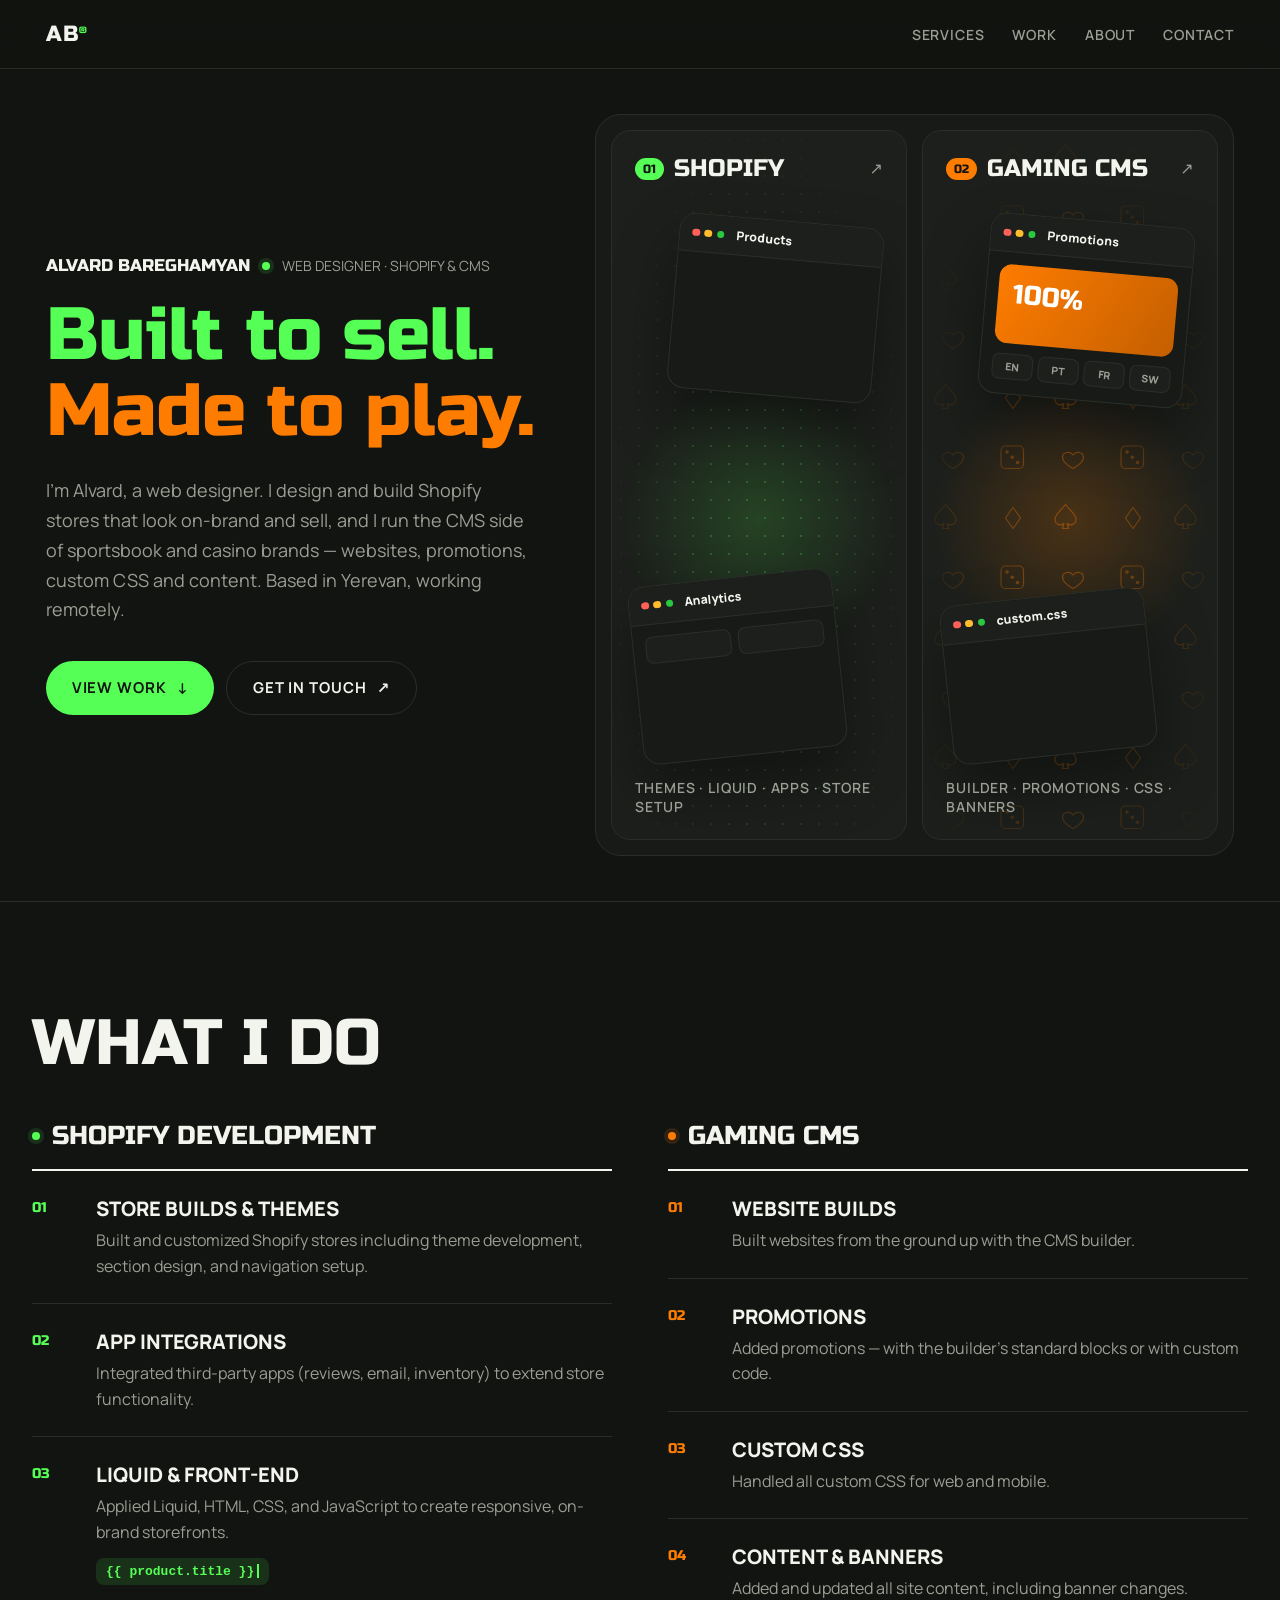
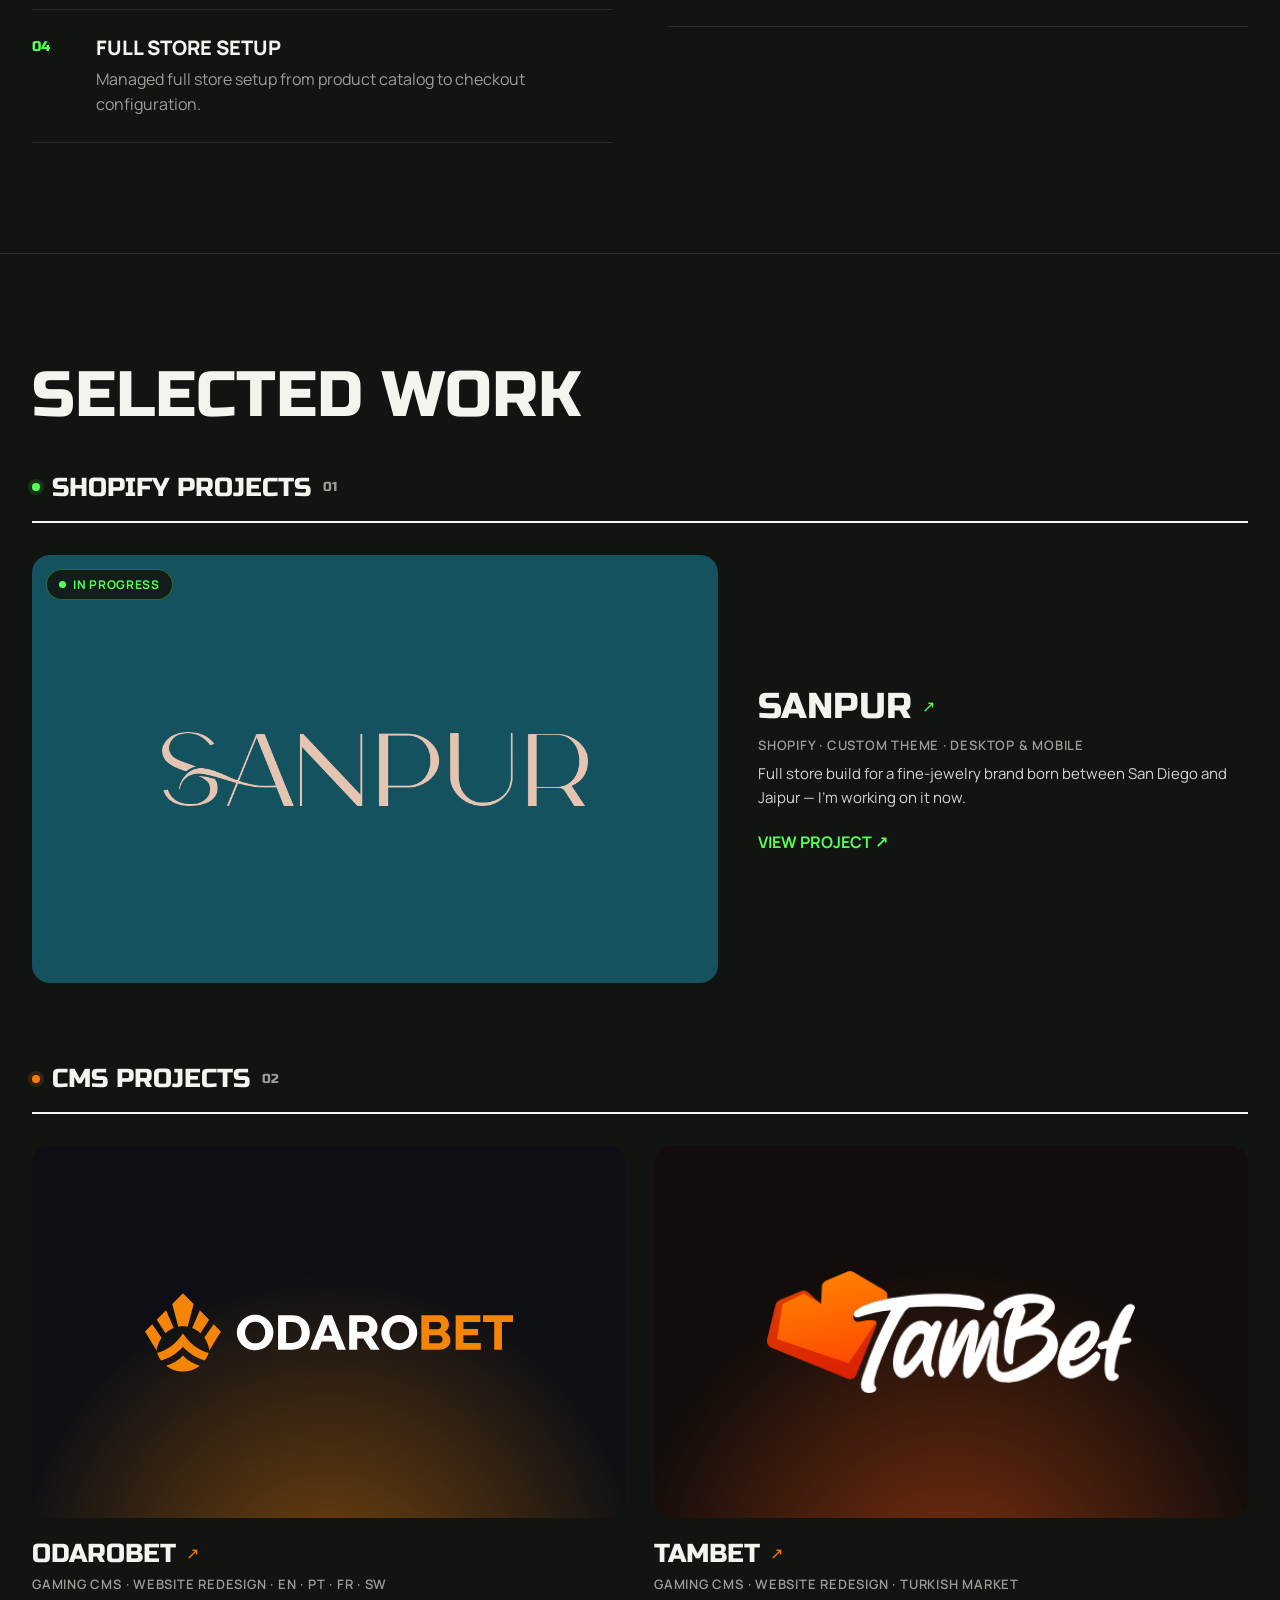
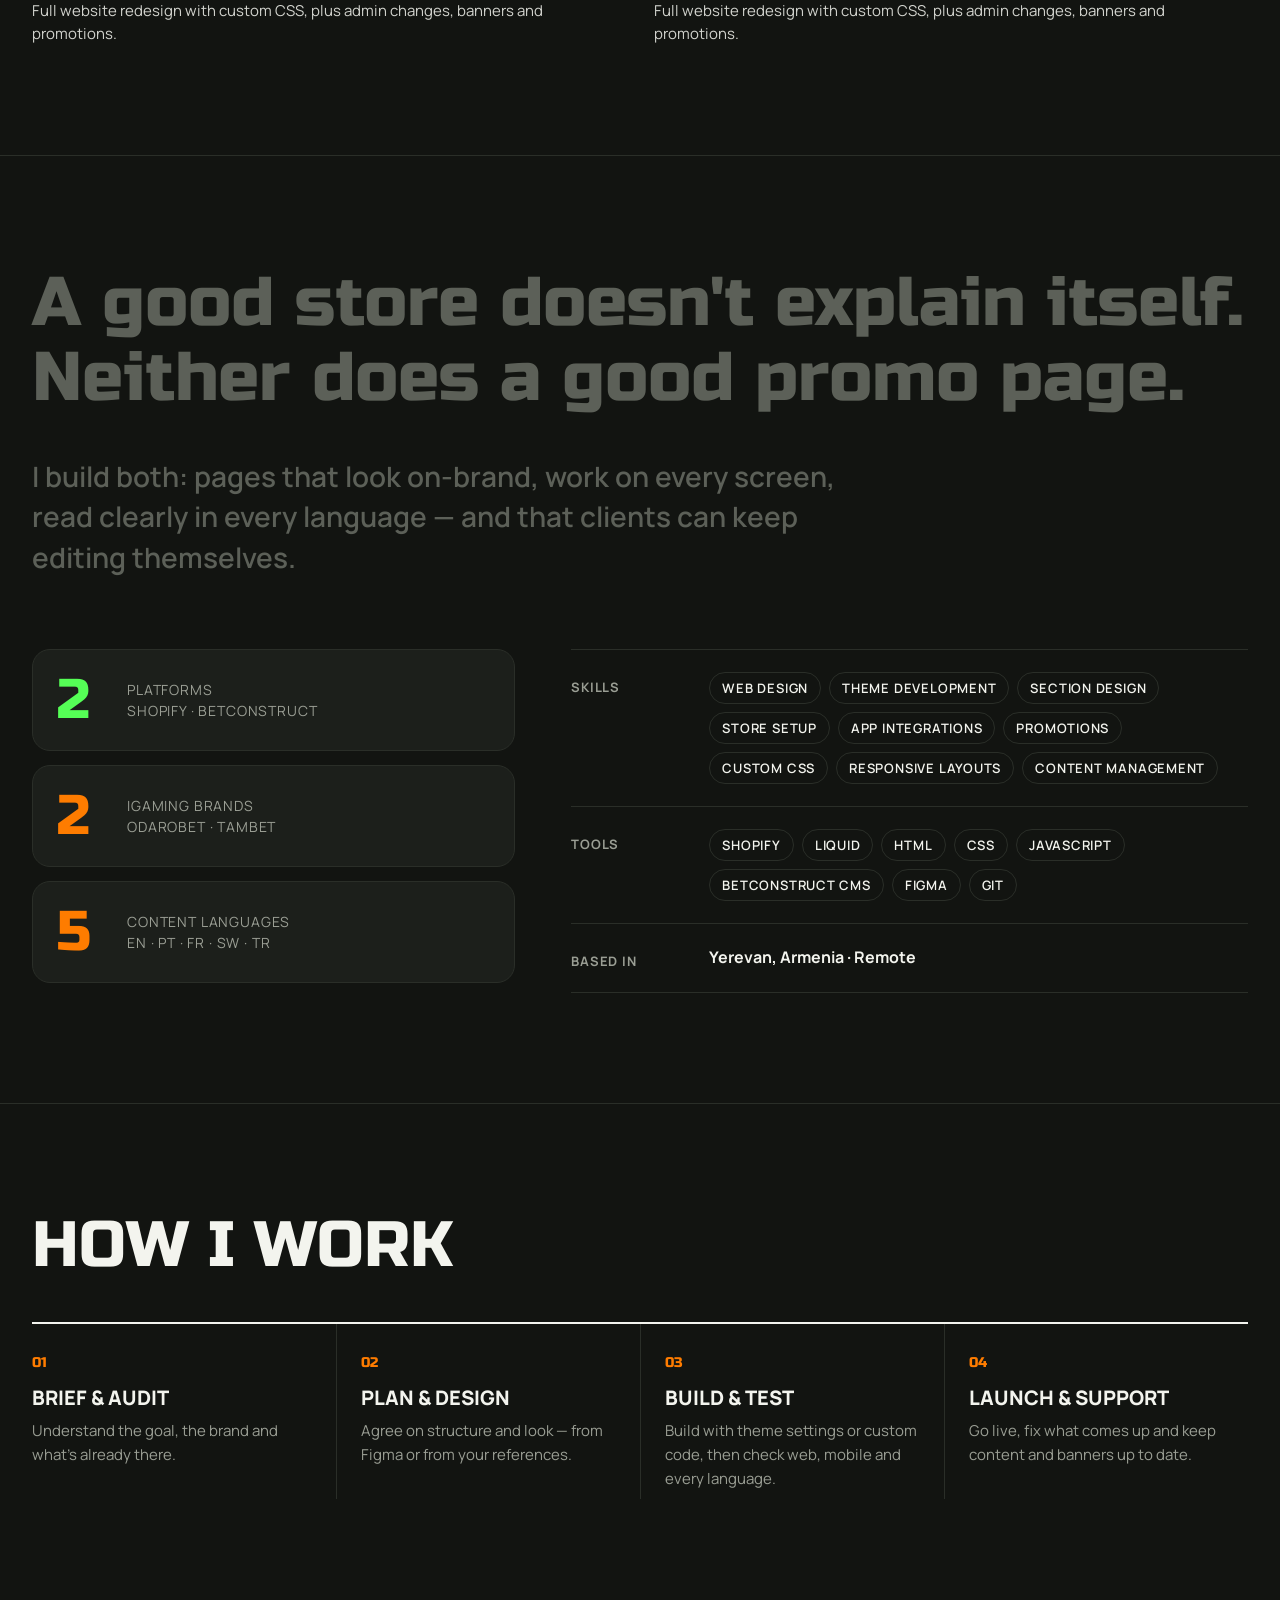
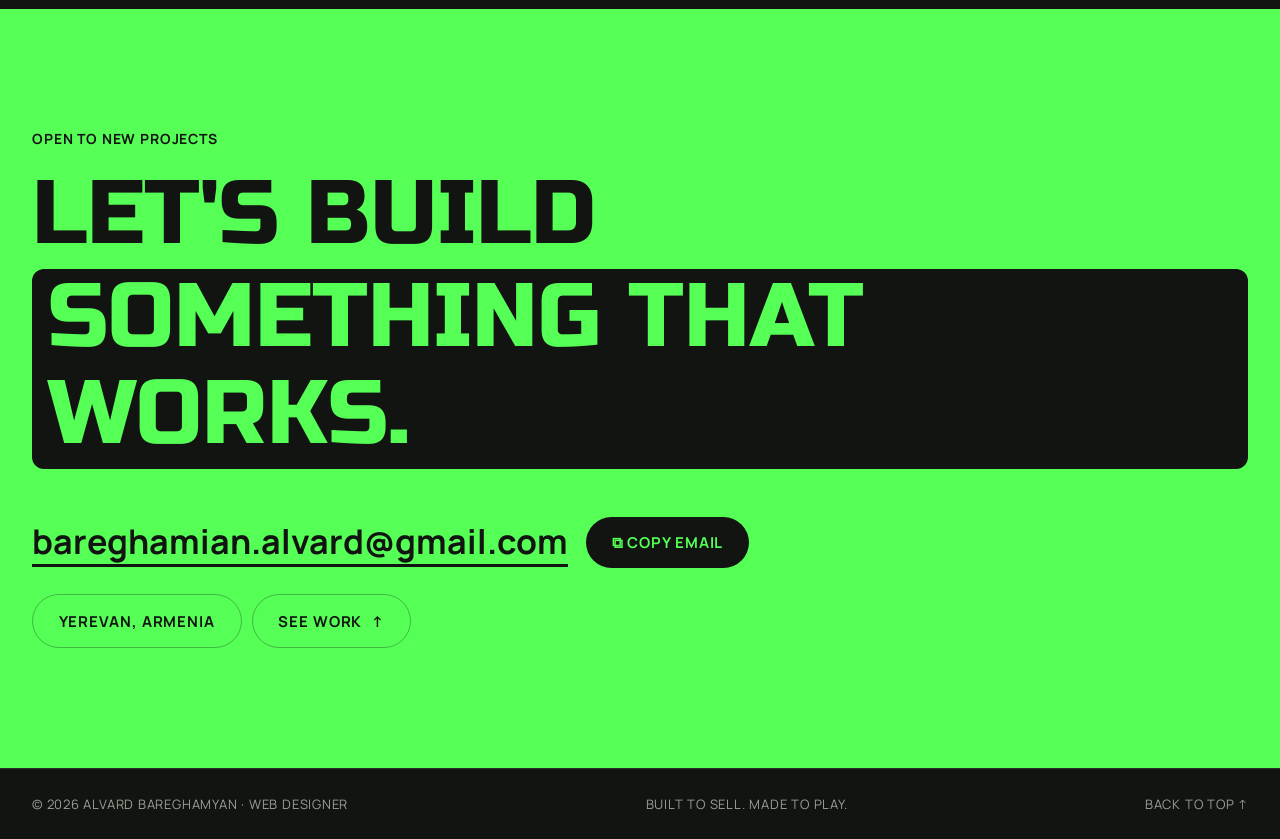
==== commit 39021a1c: "About: left-align the intro paragraph Co-Authored-By: Claude Sonnet 5.5 <noreply@anthropic.com>" ====
--- a/index.html
+++ b/index.html
@@ -8,7 +8,7 @@
   <link rel="preconnect" href="https://fonts.googleapis.com">
   <link rel="preconnect" href="https://fonts.gstatic.com" crossorigin>
   <link href="https://fonts.googleapis.com/css2?family=Manrope:wght@400;500;600;700;800&family=Russo+One&display=swap" rel="stylesheet">
-  <link rel="stylesheet" href="assets/style.css?v=6">
+  <link rel="stylesheet" href="assets/style.css?v=7">
   <script>
     document.documentElement.classList.add('js');
   </script>
--- a/assets/style.css
+++ b/assets/style.css
@@ -431,7 +431,7 @@
 @media (min-width: 1025px) {
   .about > .wrap { display: grid; grid-template-columns: minmax(0, 1fr) minmax(0, 1.4fr); column-gap: 56px; align-items: start; }
   .about .statement { grid-column: 1 / -1; max-width: none; }
-  .about .statement-sub { grid-column: 2; max-width: none; margin: 56px 0 0; }
+  .about .statement-sub { grid-column: 1 / -1; max-width: 860px; margin: 40px 0 0; }
   .about .about-grid { display: contents; }
   .about .stats { grid-column: 1; margin-top: 72px; }
   .about .facts { grid-column: 2; margin-top: 72px; }
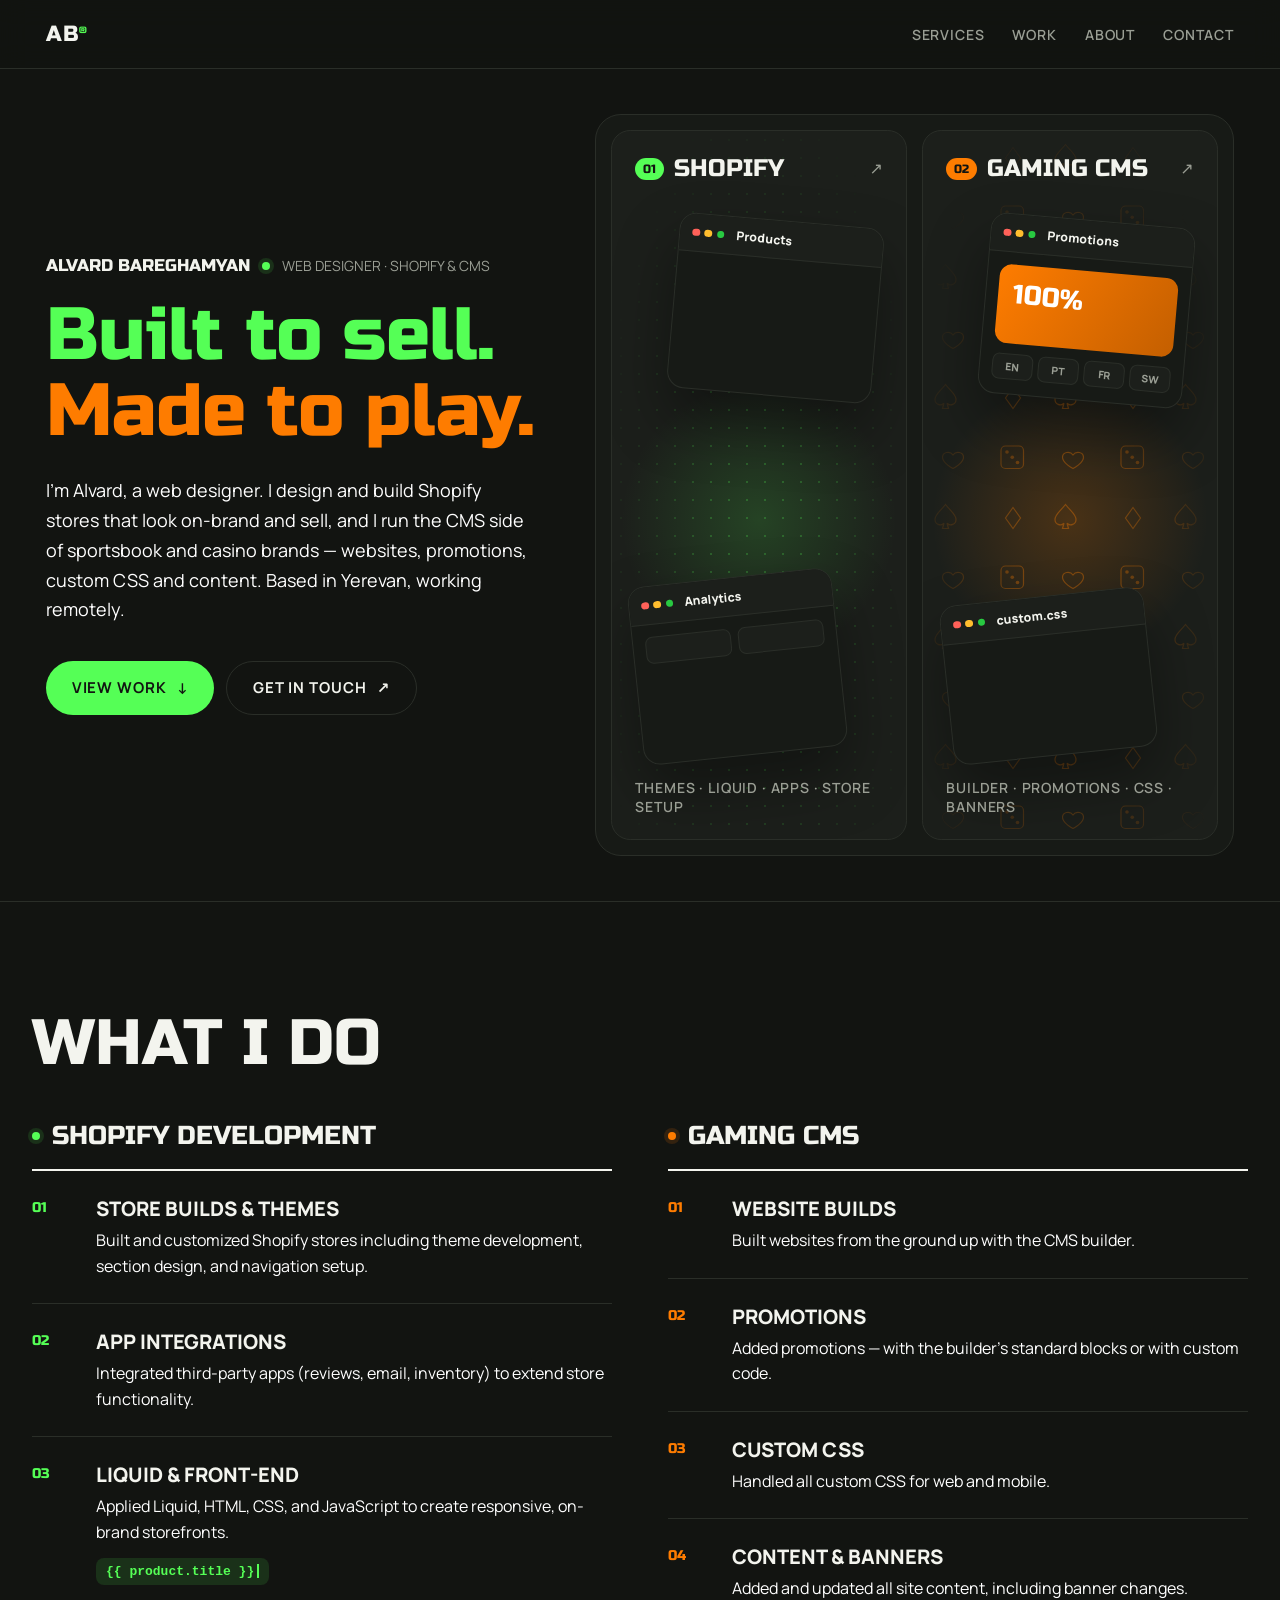
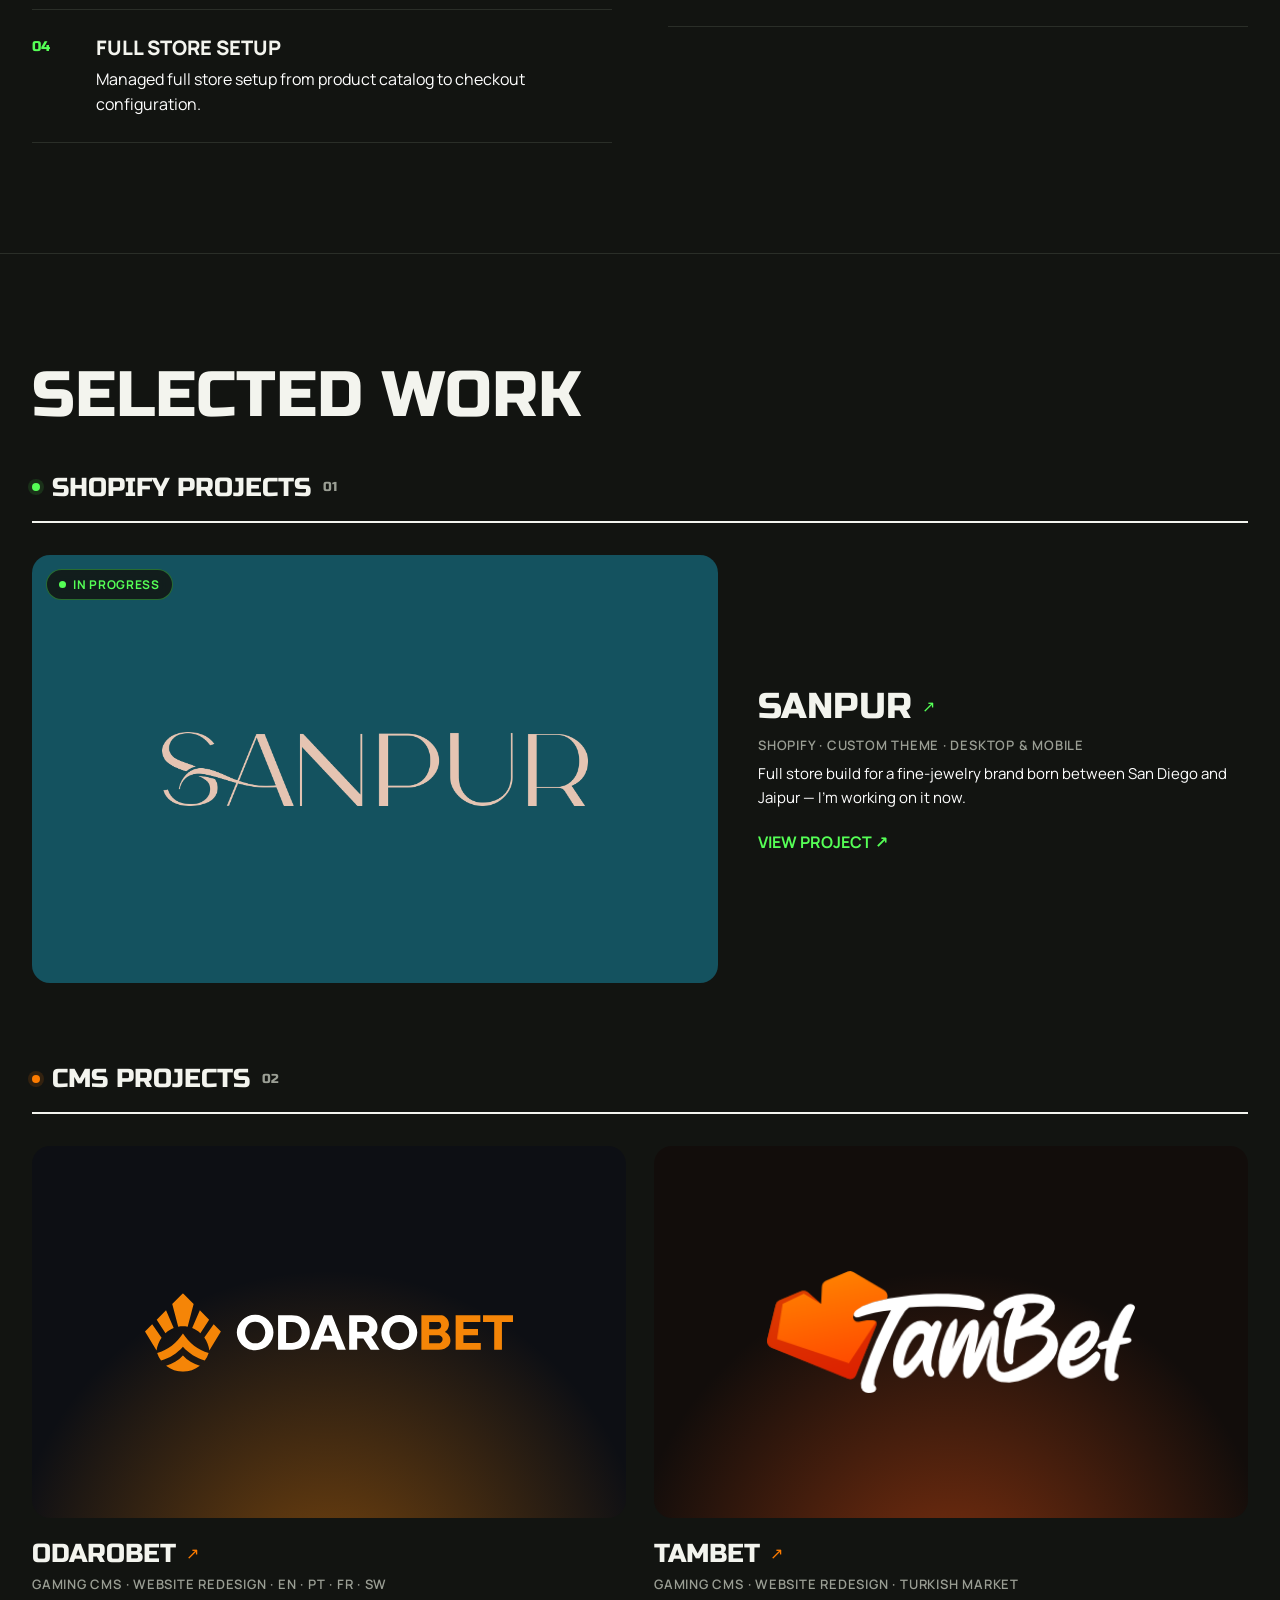
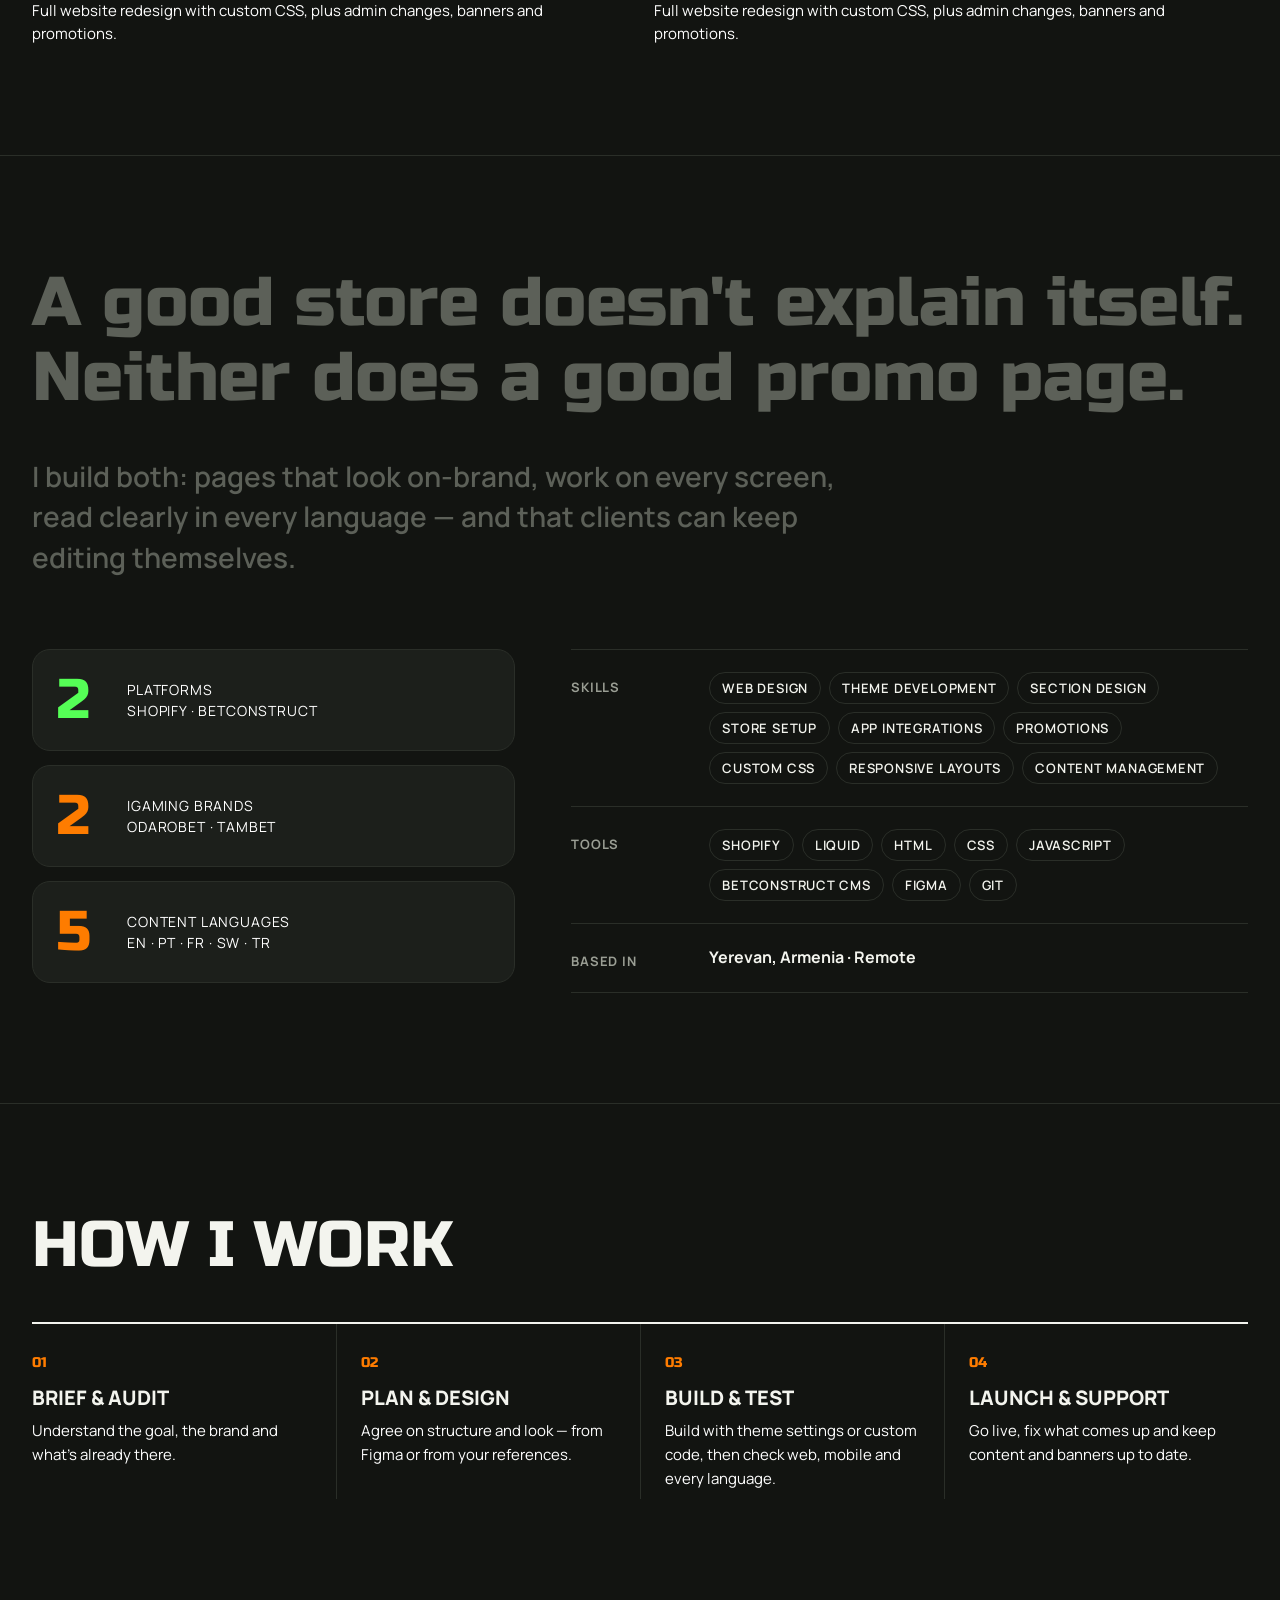
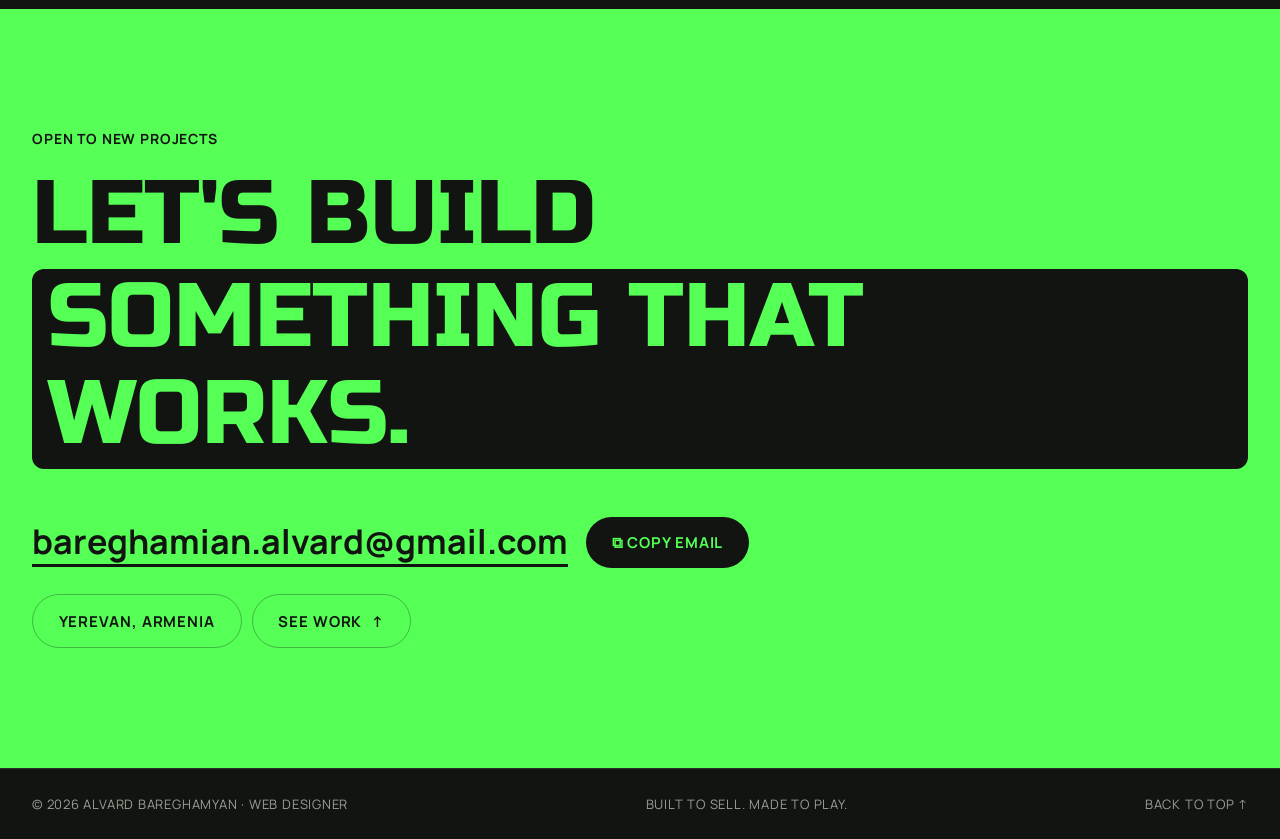
==== commit aa77a121: "White body text Co-Authored-By: Claude Sonnet 5.5 <noreply@anthropic.com>" ====
--- a/index.html
+++ b/index.html
@@ -8,7 +8,7 @@
   <link rel="preconnect" href="https://fonts.googleapis.com">
   <link rel="preconnect" href="https://fonts.gstatic.com" crossorigin>
   <link href="https://fonts.googleapis.com/css2?family=Manrope:wght@400;500;600;700;800&family=Russo+One&display=swap" rel="stylesheet">
-  <link rel="stylesheet" href="assets/style.css?v=7">
+  <link rel="stylesheet" href="assets/style.css?v=9">
   <script>
     document.documentElement.classList.add('js');
   </script>
--- a/assets/style.css
+++ b/assets/style.css
@@ -436,3 +436,7 @@
   .about .stats { grid-column: 1; margin-top: 72px; }
   .about .facts { grid-column: 2; margin-top: 72px; }
 }
+.is-cms .pill-solid, .is-cms .pill-solid i { color: #fff; }
+
+/* White body text */
+.lead, .p-lead, .svc-list p, .steps p, .card-text, .sec-note, .stat span { color: #fff; opacity: 1; }
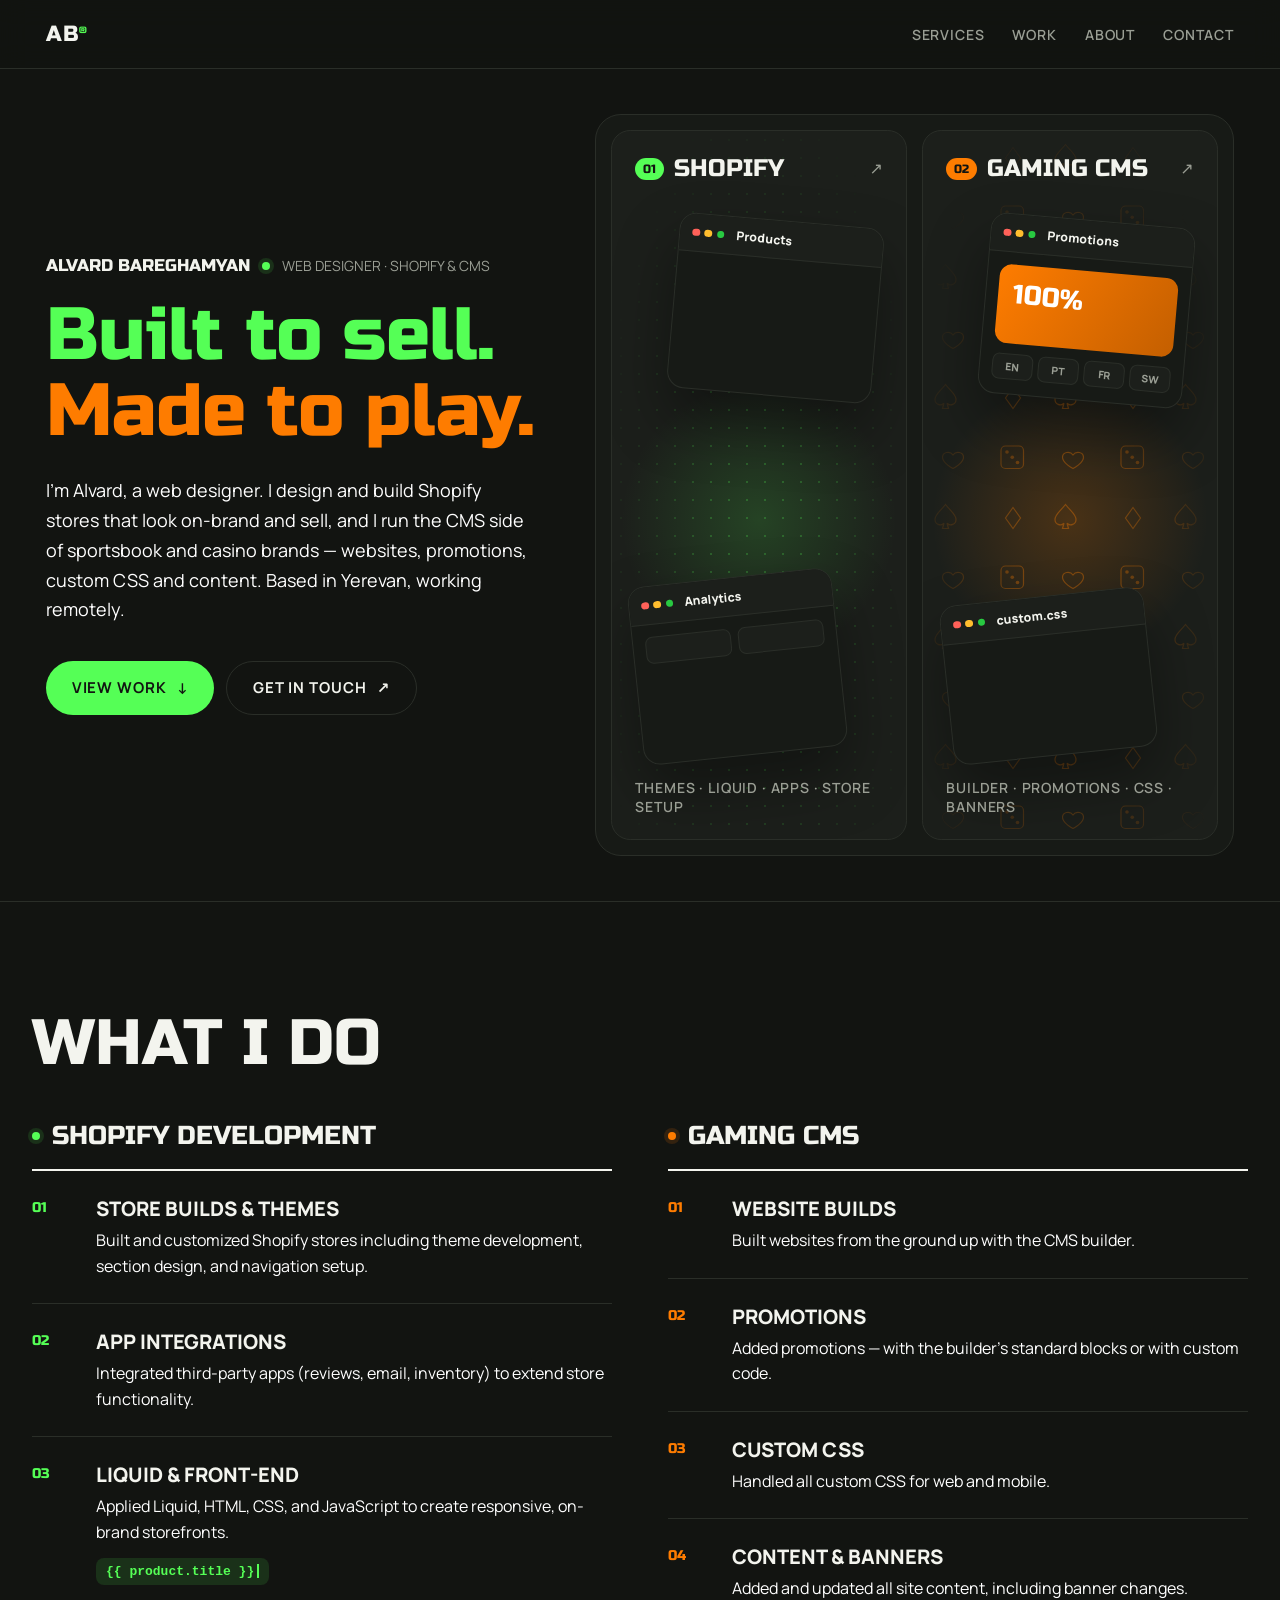
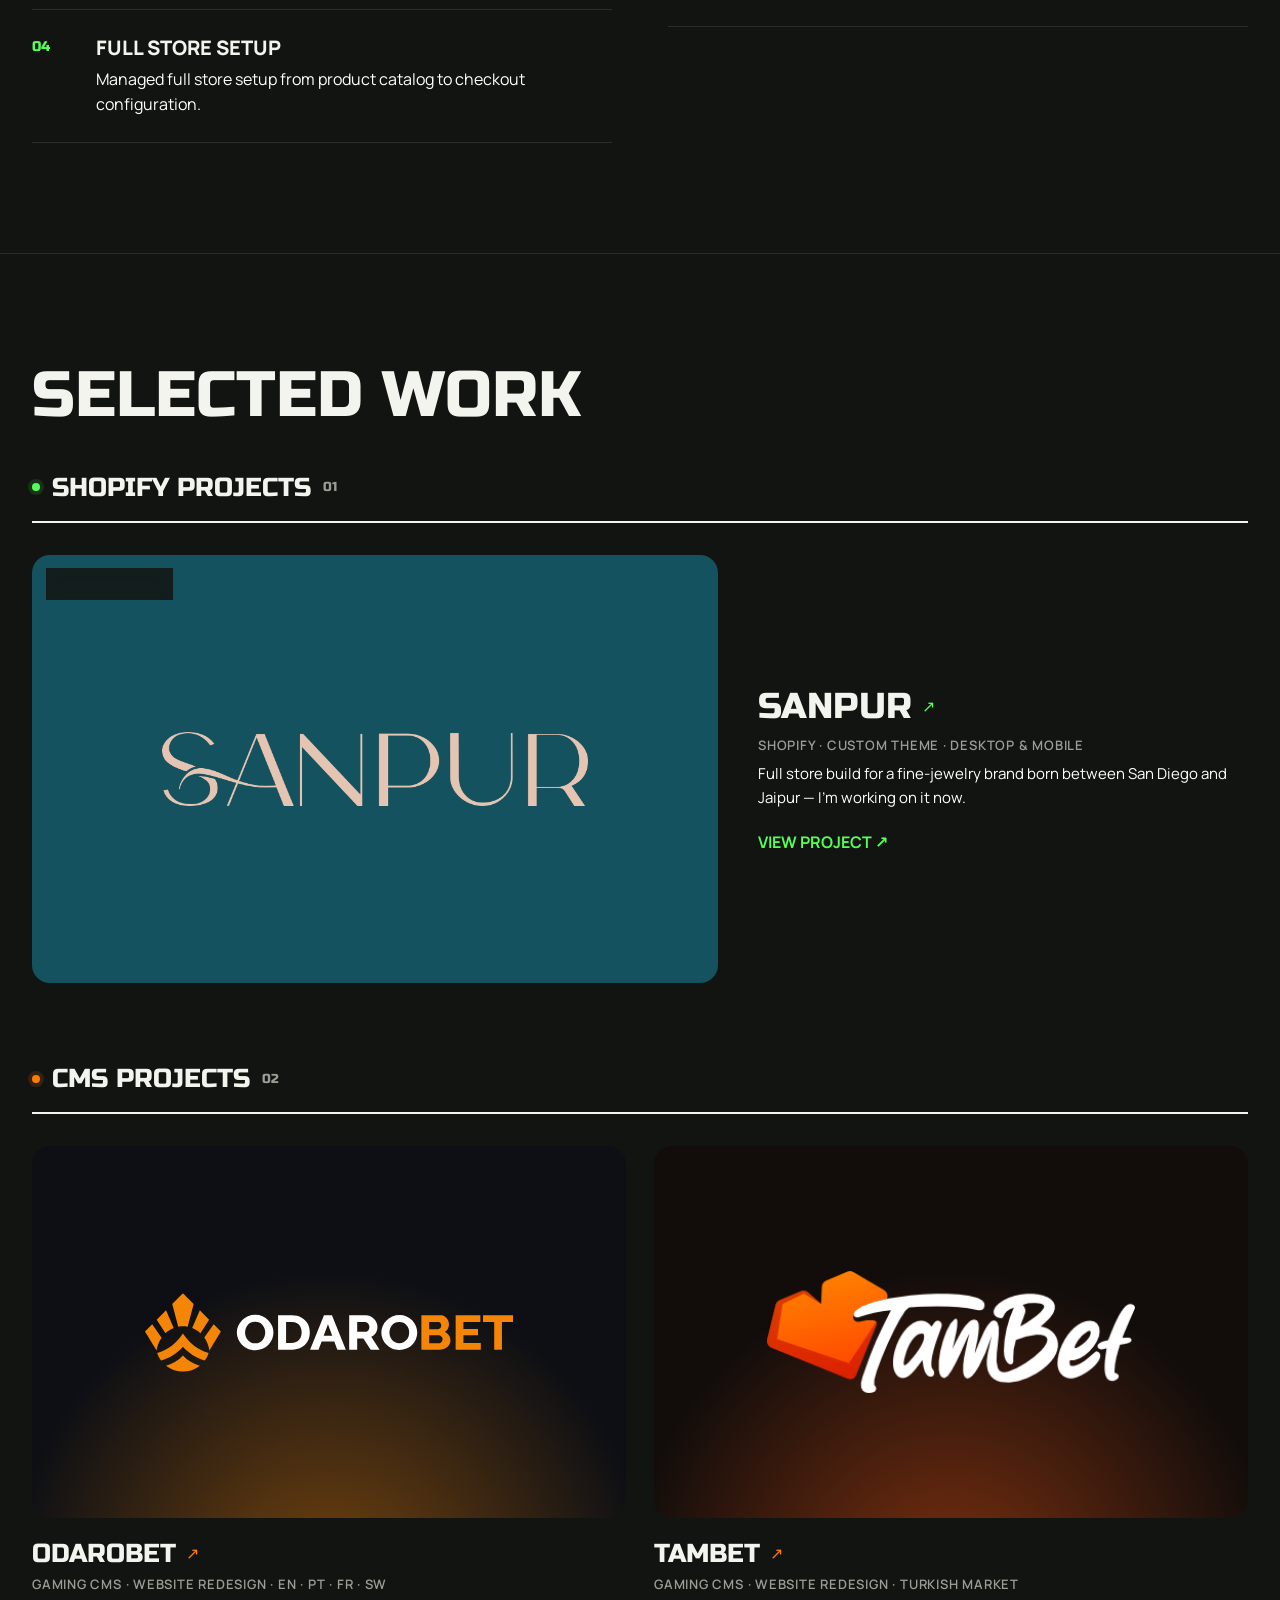
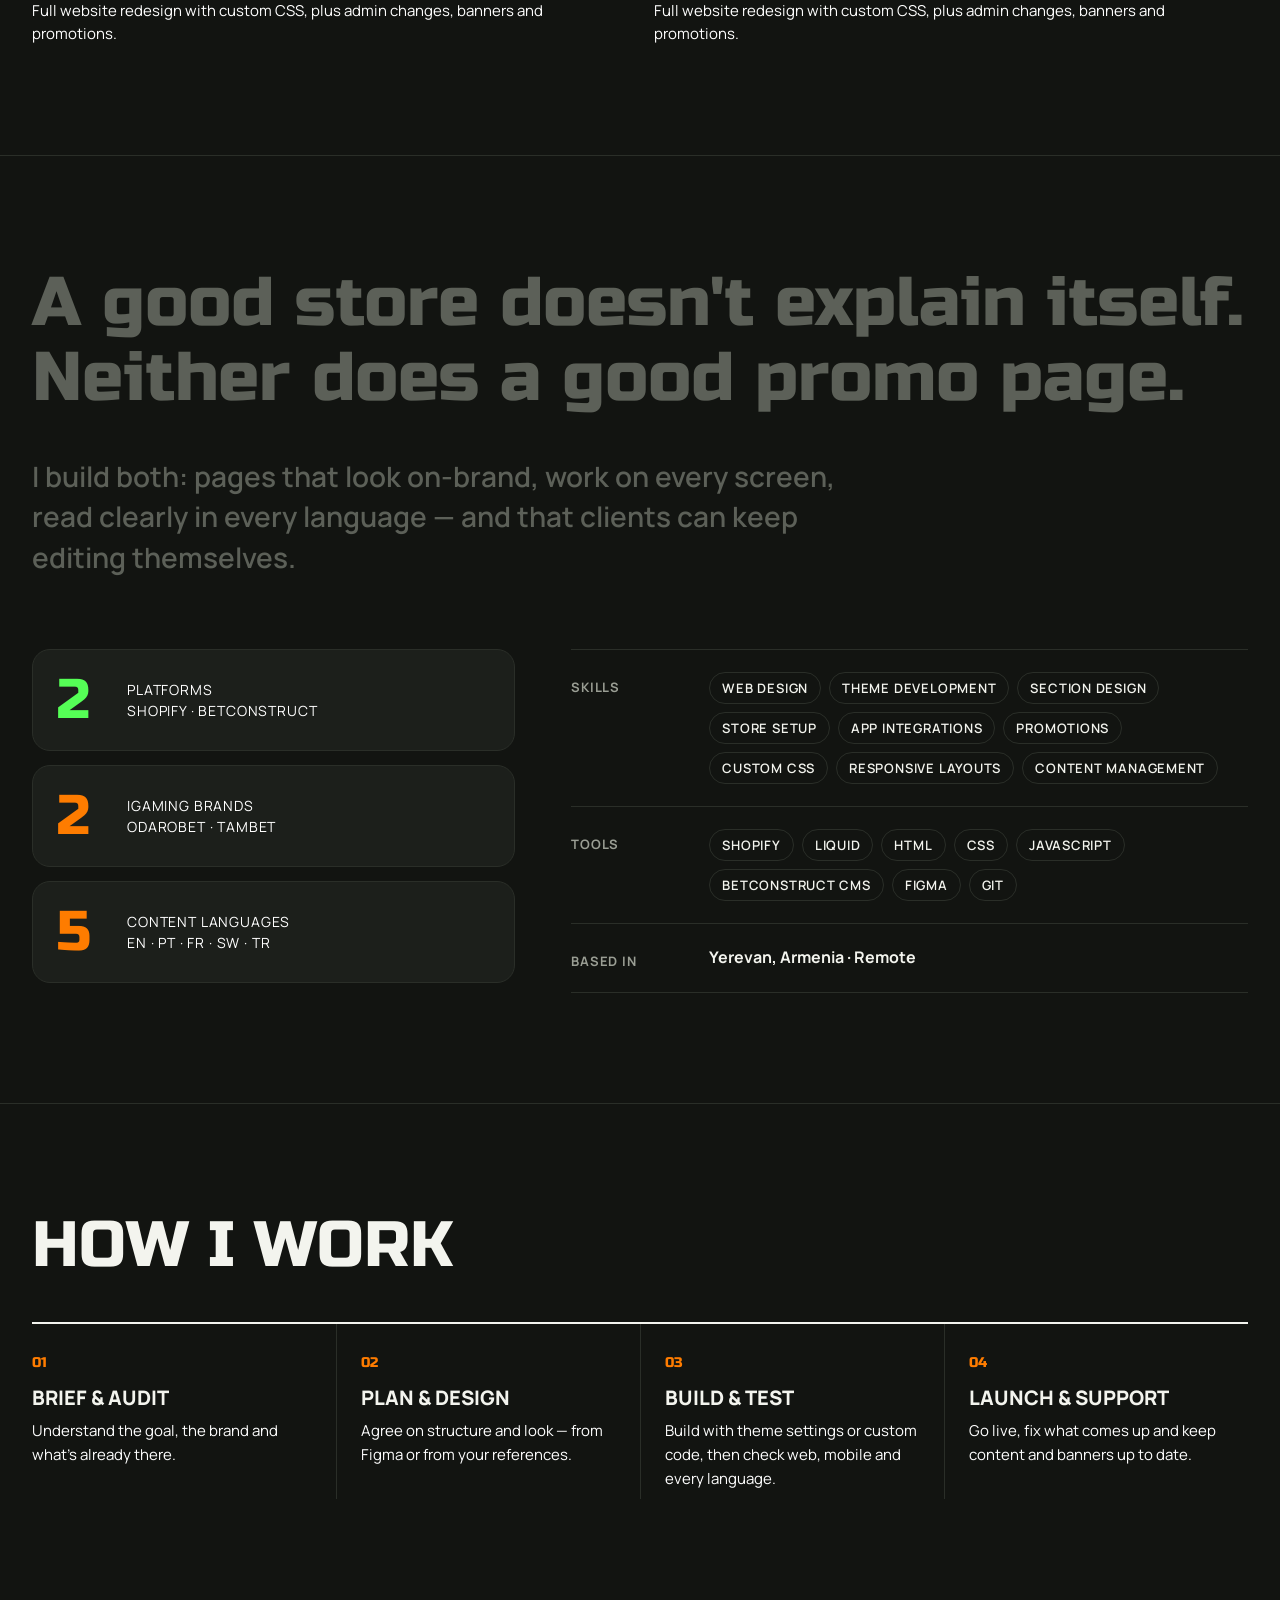
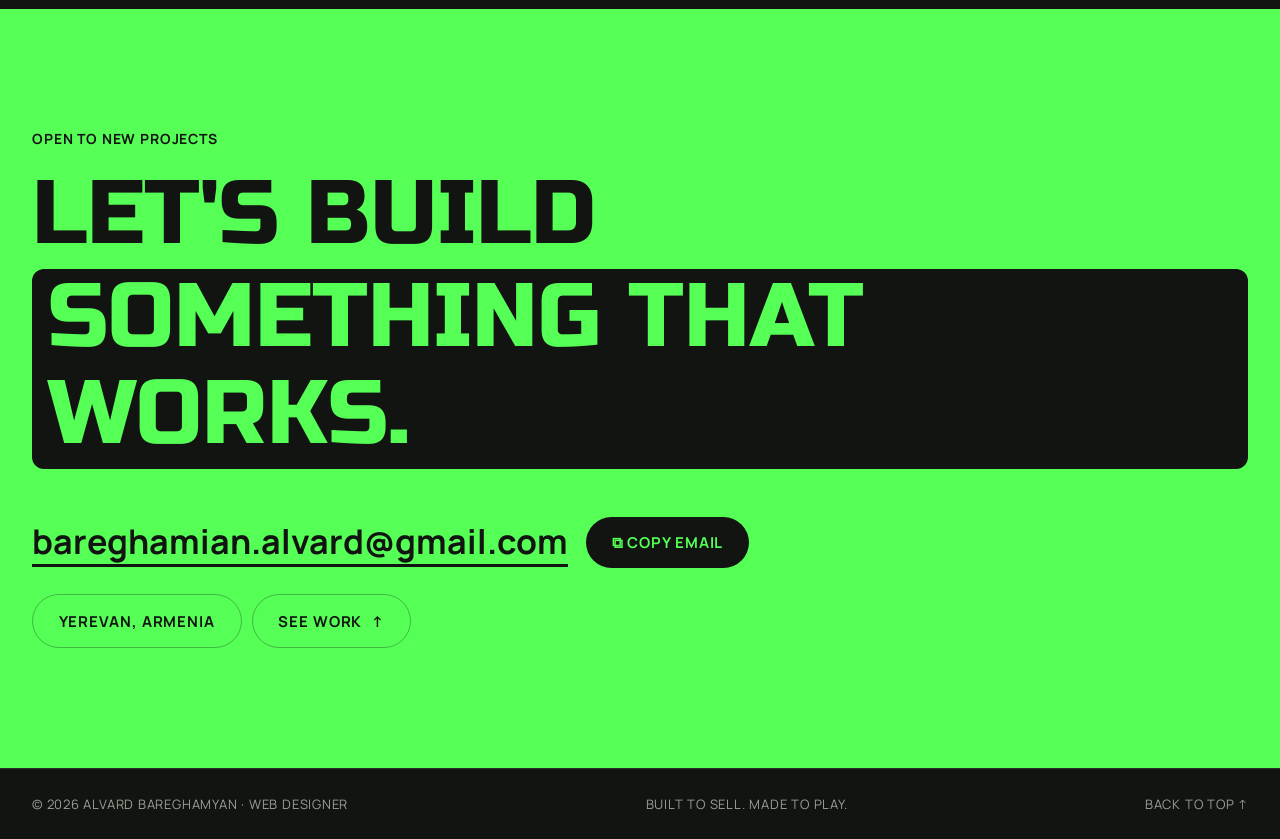
==== commit 92414ec2: "White text on the After tag Co-Authored-By: Claude Sonnet 5.5 <noreply@anthropic.com>" ====
--- a/index.html
+++ b/index.html
@@ -8,7 +8,7 @@
   <link rel="preconnect" href="https://fonts.googleapis.com">
   <link rel="preconnect" href="https://fonts.gstatic.com" crossorigin>
   <link href="https://fonts.googleapis.com/css2?family=Manrope:wght@400;500;600;700;800&family=Russo+One&display=swap" rel="stylesheet">
-  <link rel="stylesheet" href="assets/style.css?v=9">
+  <link rel="stylesheet" href="assets/style.css?v=11">
   <script>
     document.documentElement.classList.add('js');
   </script>
--- a/assets/style.css
+++ b/assets/style.css
@@ -440,3 +440,8 @@
 
 /* White body text */
 .lead, .p-lead, .svc-list p, .steps p, .card-text, .sec-note, .stat span { color: #fff; opacity: 1; }
+
+/* Highlighted note */
+.p-also { margin-top: 32px; padding: 20px 24px; border-radius: 16px; border: 1px solid rgba(254,124,0,.35); border-left: 4px solid var(--orange); background: linear-gradient(90deg, rgba(254,124,0,.16), rgba(254,124,0,.05)); color: #fff; font-size: clamp(16px, 1.2vw, 20px); font-weight: 600; line-height: 1.6; }
+.p-also b { margin-right: 10px; padding: 3px 10px; border-radius: 999px; background: var(--orange); color: #fff; font-size: .8em; font-weight: 800; letter-spacing: .06em; text-transform: uppercase; }
+.ba-r { color: #fff; }
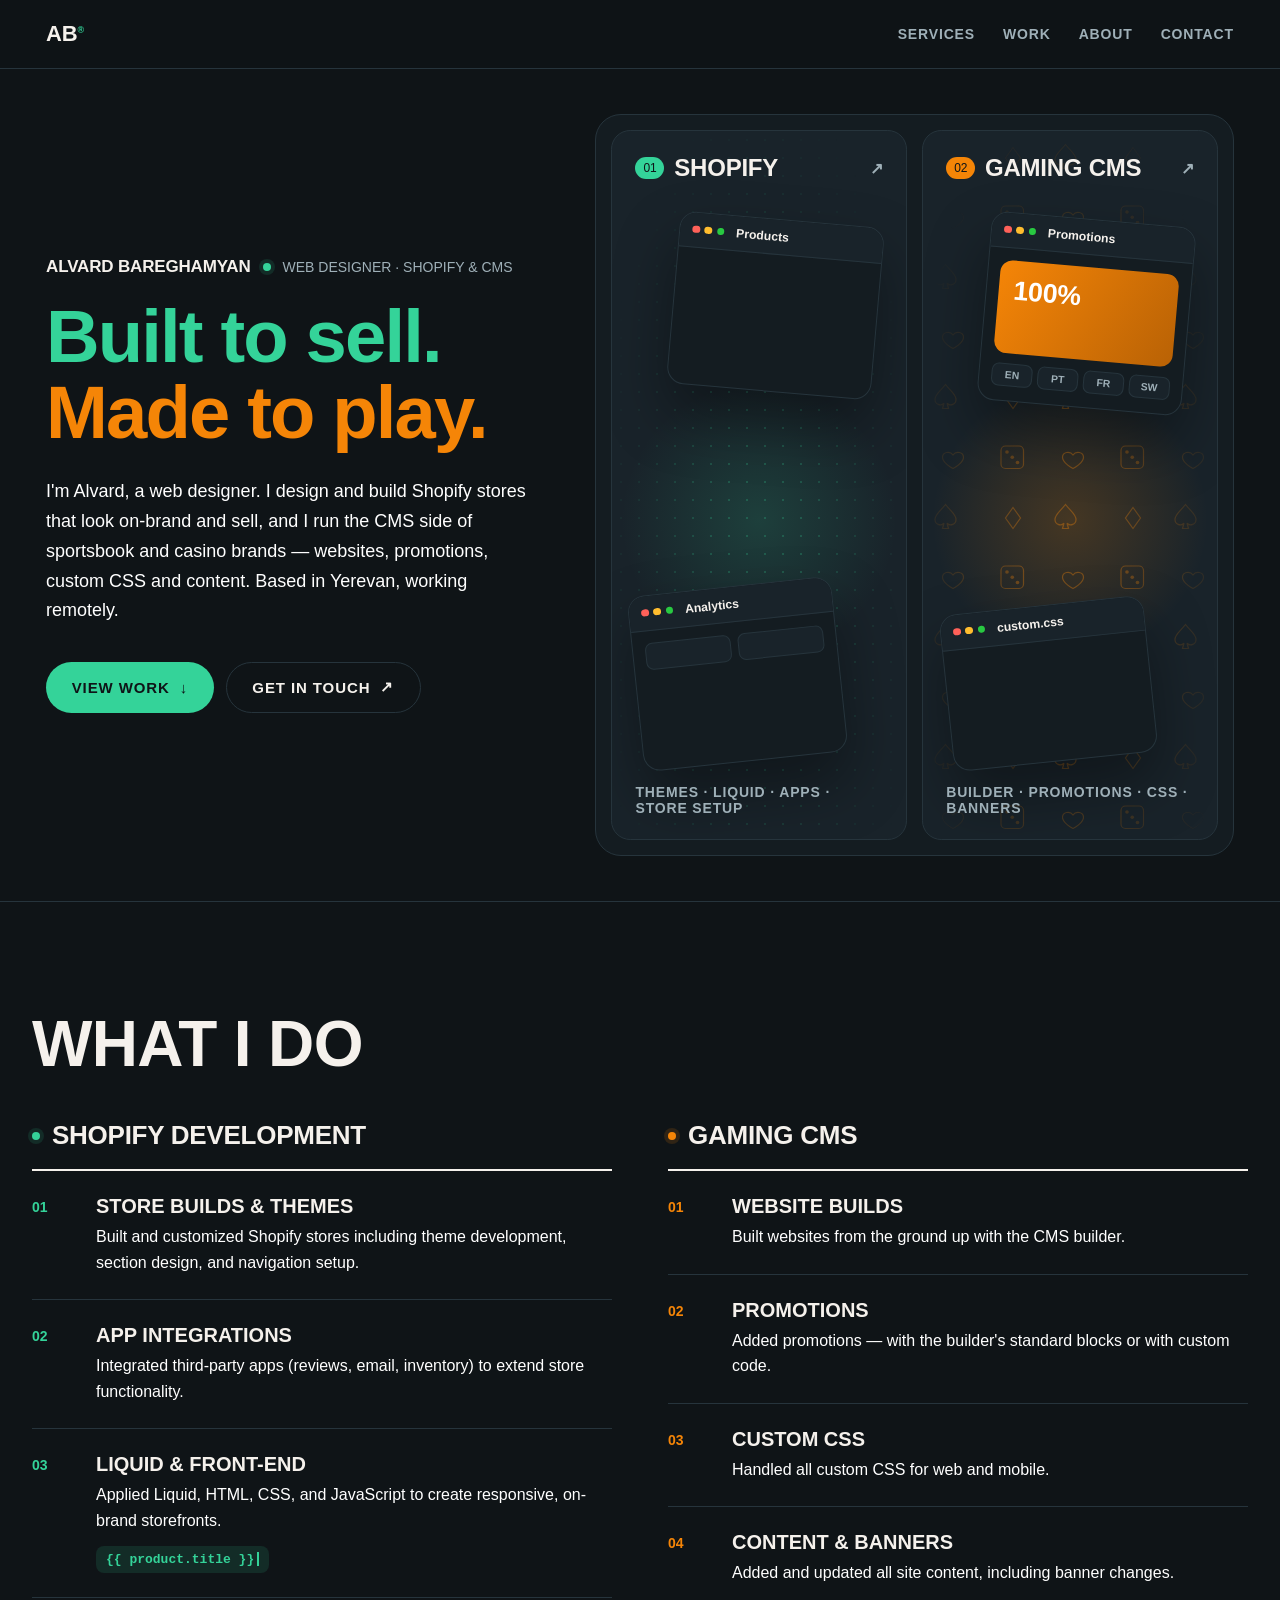
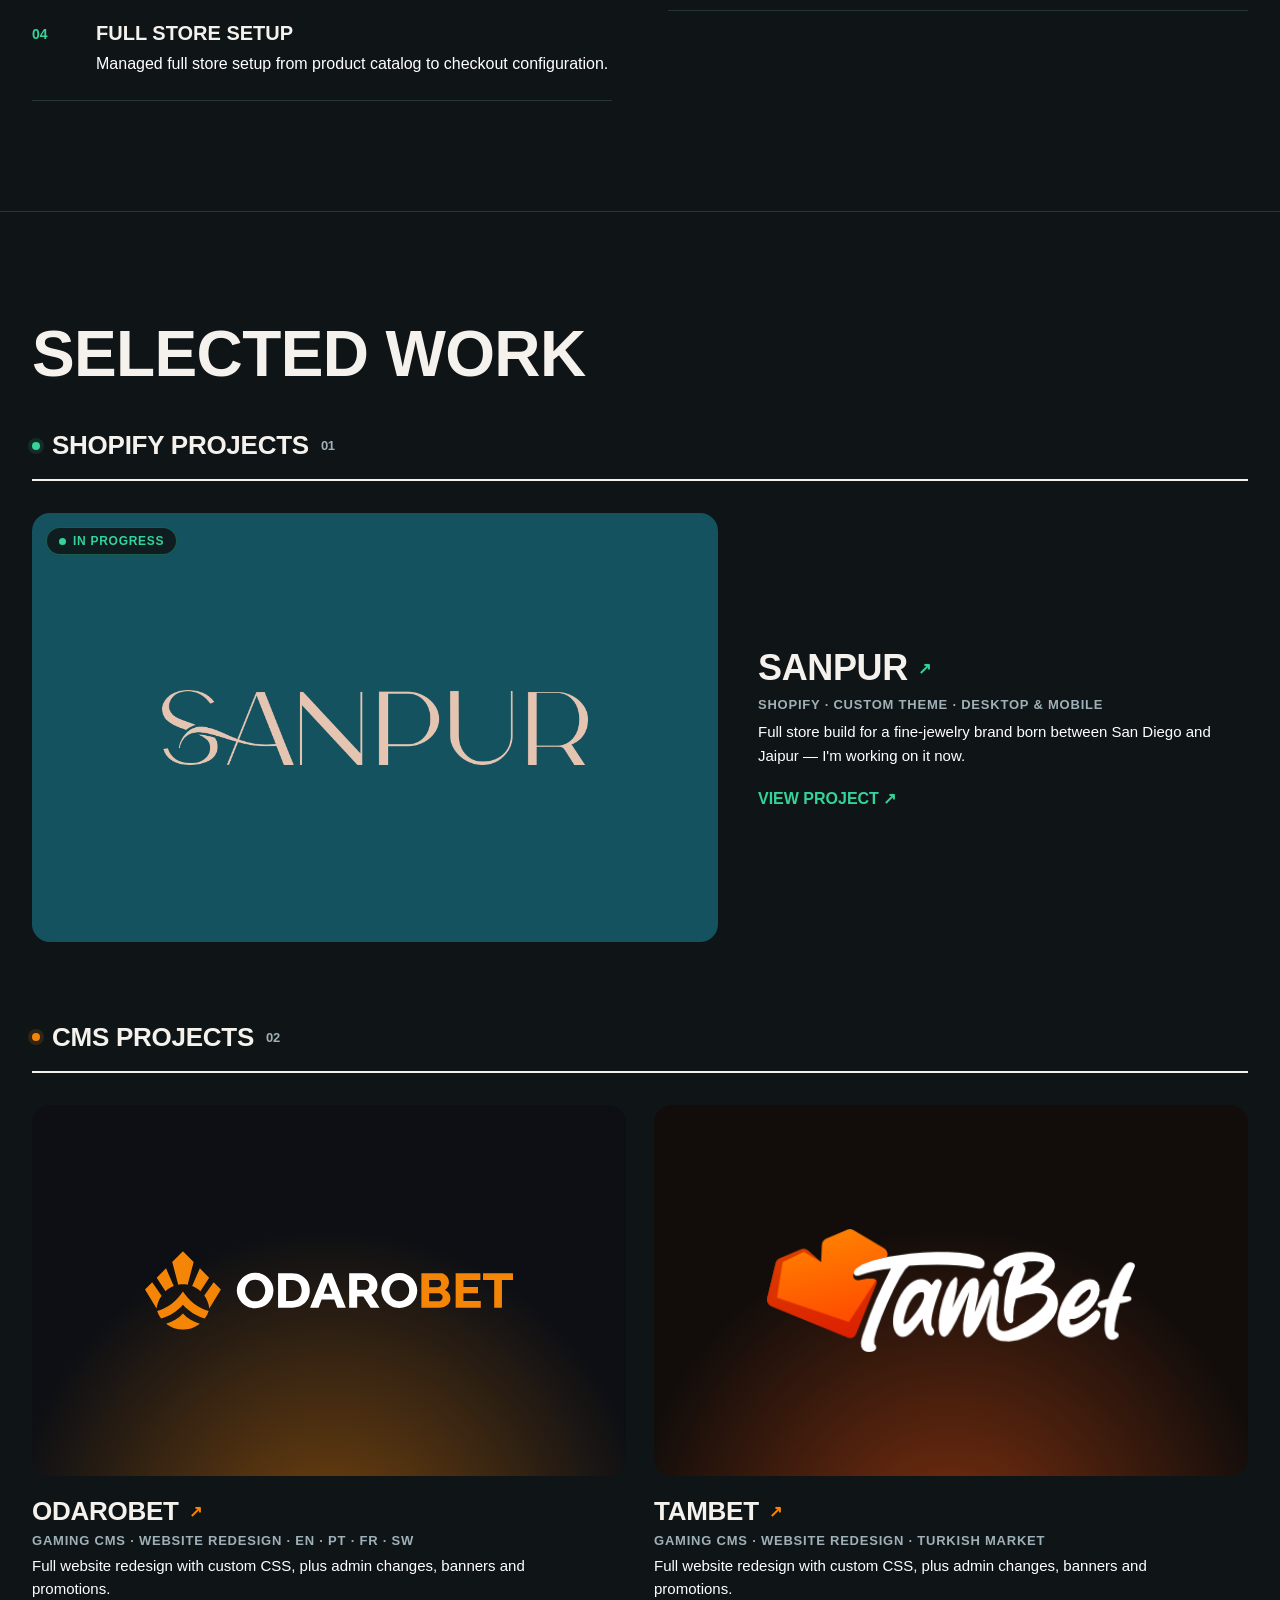
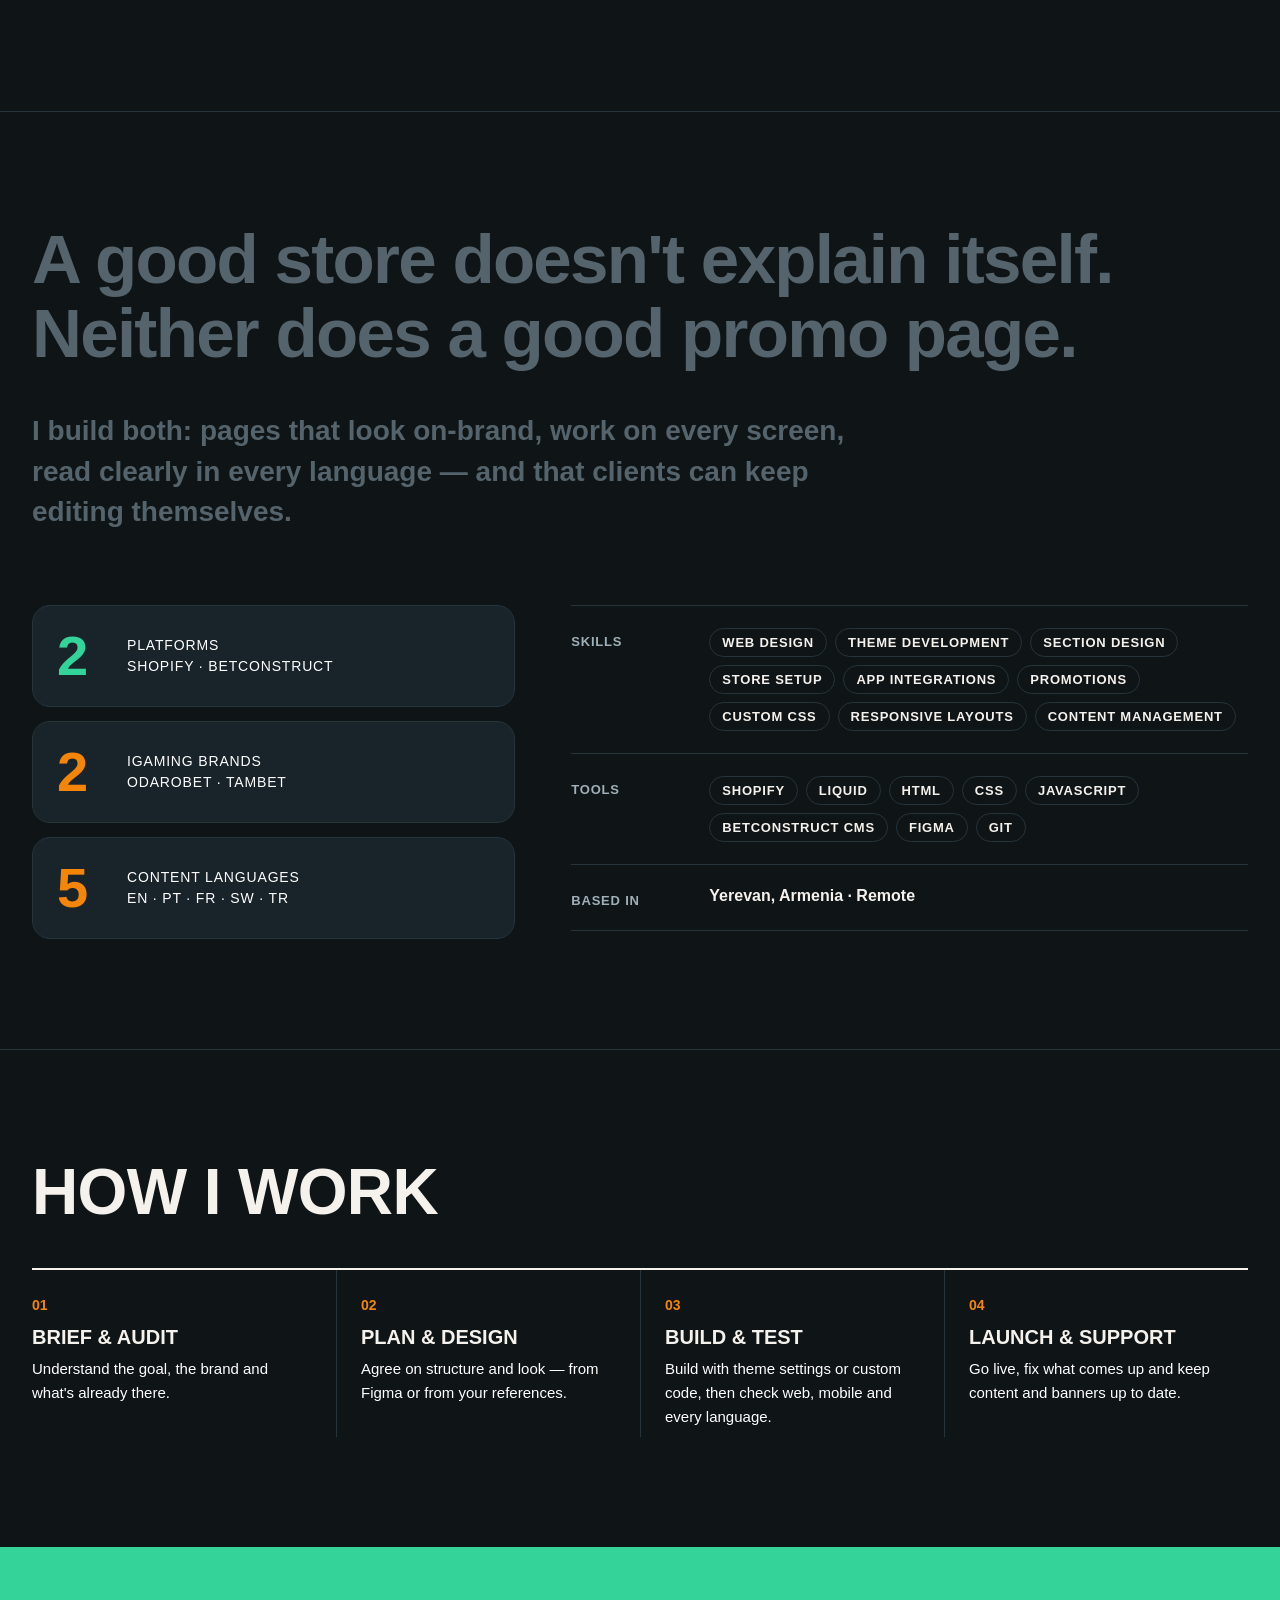
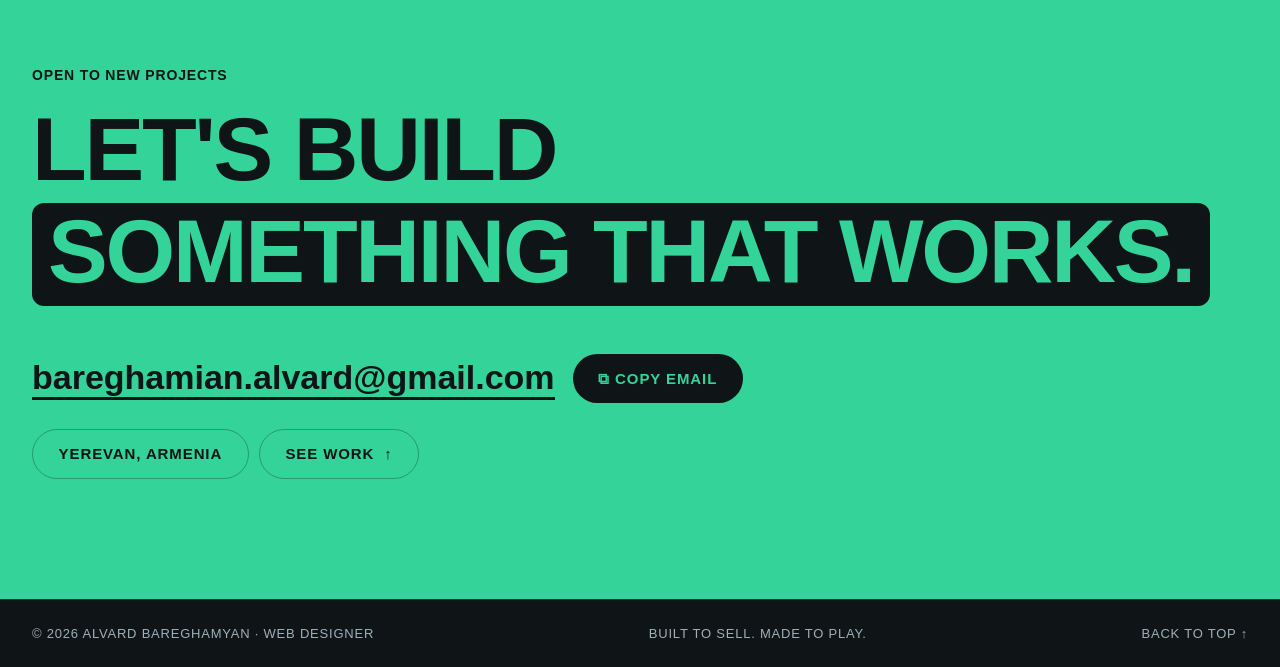
==== commit ea518161: "Classic Helvetica/Arial font and a teal-green + orange palette Co-Authored-By: Claude Sonnet 5.5 <no" ====
--- a/index.html
+++ b/index.html
@@ -5,10 +5,7 @@
   <meta name="viewport" content="width=device-width, initial-scale=1">
   <title>Alvard Bareghamyan · Web Designer — Shopify &amp; CMS</title>
   <meta name="description" content="Alvard Bareghamyan — web designer working on Shopify and iGaming CMS websites, based in Yerevan, Armenia, working remotely. Store builds, theme development, promotions and custom CSS.">
-  <link rel="preconnect" href="https://fonts.googleapis.com">
-  <link rel="preconnect" href="https://fonts.gstatic.com" crossorigin>
-  <link href="https://fonts.googleapis.com/css2?family=Manrope:wght@400;500;600;700;800&family=Russo+One&display=swap" rel="stylesheet">
-  <link rel="stylesheet" href="assets/style.css?v=11">
+  <link rel="stylesheet" href="assets/style.css?v=12">
   <script>
     document.documentElement.classList.add('js');
   </script>
@@ -54,8 +51,8 @@
             <span class="mini-bar"><i></i><i></i><i></i><span>Products</span></span>
             <span class="mini-rows">
               <span class="mrow" style="--c:#E4C3B0"><b></b><s></s><em>Active</em></span>
-              <span class="mrow" style="--c:#55FF56"><b></b><s></s><em>Active</em></span>
-              <span class="mrow" style="--c:#FE7C00"><b></b><s></s><em>Active</em></span>
+              <span class="mrow" style="--c:#34D399"><b></b><s></s><em>Active</em></span>
+              <span class="mrow" style="--c:#F58507"><b></b><s></s><em>Active</em></span>
               <span class="mrow mrow-new" style="--c:#B9C7FF"><b></b><s></s><em>New</em></span>
             </span>
           </span>
--- a/assets/style.css
+++ b/assets/style.css
@@ -1,27 +1,27 @@
 /* Tokens — dark is the default look */
 :root {
-  --bg: #121411;
-  --bg-2: #171A16;
-  --surface: #1C1F1B;
-  --line: #2A2E28;
-  --ink: #F3F4EE;
-  --muted: #9A9E94;
-  --dim: #5C6058;
-  --green: #55FF56;
-  --green-ink: #55FF56;
-  --green-soft: rgba(85,255,86,.12);
-  --orange: #FE7C00;
-  --orange-soft: rgba(254,124,0,.14);
-  --nav: rgba(18,20,17,.82);
+  --bg: #0F1417;
+  --bg-2: #141C21;
+  --surface: #19232A;
+  --line: #26343C;
+  --ink: #F5F1EC;
+  --muted: #9FB0B8;
+  --dim: #55646C;
+  --green: #34D399;
+  --green-ink: #34D399;
+  --green-soft: rgba(52,211,153,.12);
+  --orange: #F58507;
+  --orange-soft: rgba(245,133,7,.14);
+  --nav: rgba(15,20,23,.82);
   --shadow: 0 24px 48px rgba(0,0,0,.35);
-  --display: "Russo One", "Manrope", system-ui, sans-serif;
+  --display: "Helvetica Neue", Helvetica, Arial, sans-serif;
   --radius: 18px;
   color-scheme: dark;
 }
 
 * { box-sizing: border-box; margin: 0; padding: 0; }
 html { scroll-behavior: smooth; scroll-padding-top: 72px; }
-body { font-family: "Manrope", system-ui, sans-serif; background: var(--bg); color: var(--ink); -webkit-font-smoothing: antialiased; transition: background .3s, color .3s; }
+body { font-family: "Helvetica Neue", Helvetica, Arial, sans-serif; background: var(--bg); color: var(--ink); -webkit-font-smoothing: antialiased; transition: background .3s, color .3s; }
 img { max-width: 100%; display: block; }
 a { color: inherit; text-decoration: none; }
 button { font: inherit; color: inherit; background: none; border: 0; cursor: pointer; }
@@ -31,11 +31,11 @@
 /* Pills */
 .pill { display: inline-flex; align-items: center; gap: 10px; padding: 14px 24px; border-radius: 999px; font-weight: 700; font-size: 15px; transition: background .2s, border-color .2s, color .2s; }
 .pill i { font-style: normal; }
-.pill-solid { background: var(--green); color: #121411; }
-.pill-solid:hover { background: #7DFF7E; }
+.pill-solid { background: var(--green); color: #0F1417; }
+.pill-solid:hover { background: #6EE7B7; }
 .pill-line { border: 1px solid var(--line); }
 .pill-line:hover { border-color: var(--ink); }
-.pill-dark { background: #121411; color: var(--green); }
+.pill-dark { background: #0F1417; color: var(--green); }
 .pill-dark:hover { background: #000; }
 
 /* Nav */
@@ -67,13 +67,13 @@
 .tile { position: relative; display: flex; flex-direction: column; min-height: 540px; padding: 22px; border-radius: 18px; overflow: hidden; border: 1px solid var(--line); background: var(--surface); transition: border-color .3s, transform .3s; }
 .tile::before { content: ""; position: absolute; inset: 0; pointer-events: none; opacity: .9;
   -webkit-mask-image: radial-gradient(ellipse at 50% 60%, #000 20%, transparent 80%); mask-image: radial-gradient(ellipse at 50% 60%, #000 20%, transparent 80%); }
-.tile-shop::before { background-image: radial-gradient(rgba(85,255,86,.25) 1.2px, transparent 1.4px); background-size: 18px 18px; animation: dots 40s linear infinite; }
+.tile-shop::before { background-image: radial-gradient(rgba(52,211,153,.25) 1.2px, transparent 1.4px); background-size: 18px 18px; animation: dots 40s linear infinite; }
 .tile-game::before {
-  background-image: url("data:image/svg+xml,%3Csvg xmlns='http://www.w3.org/2000/svg' width='120' height='120' viewBox='0 0 160 160'%3E%3Cg fill='none' stroke='%23FE7C00' stroke-width='1.6' stroke-opacity='.4'%3E%3Cpath d='M30 18c-7 9-14 13-14 20a7 7 0 0 0 12 5l-2 7h8l-2-7a7 7 0 0 0 12-5c0-7-7-11-14-20Z'/%3E%3Cpath d='M120 22l10 14-10 14-10-14Z'/%3E%3Cpath d='M40 112c-4-6-14-4-14 3 0 8 14 15 14 15s14-7 14-15c0-7-10-9-14-3Z'/%3E%3Crect x='104' y='100' width='30' height='30' rx='6'/%3E%3C/g%3E%3Cg fill='%23FE7C00' fill-opacity='.4'%3E%3Ccircle cx='112' cy='108' r='2.4'/%3E%3Ccircle cx='119' cy='115' r='2.4'/%3E%3Ccircle cx='126' cy='122' r='2.4'/%3E%3C/g%3E%3C/svg%3E");
+  background-image: url("data:image/svg+xml,%3Csvg xmlns='http://www.w3.org/2000/svg' width='120' height='120' viewBox='0 0 160 160'%3E%3Cg fill='none' stroke='%23F58507' stroke-width='1.6' stroke-opacity='.4'%3E%3Cpath d='M30 18c-7 9-14 13-14 20a7 7 0 0 0 12 5l-2 7h8l-2-7a7 7 0 0 0 12-5c0-7-7-11-14-20Z'/%3E%3Cpath d='M120 22l10 14-10 14-10-14Z'/%3E%3Cpath d='M40 112c-4-6-14-4-14 3 0 8 14 15 14 15s14-7 14-15c0-7-10-9-14-3Z'/%3E%3Crect x='104' y='100' width='30' height='30' rx='6'/%3E%3C/g%3E%3Cg fill='%23F58507' fill-opacity='.4'%3E%3Ccircle cx='112' cy='108' r='2.4'/%3E%3Ccircle cx='119' cy='115' r='2.4'/%3E%3Ccircle cx='126' cy='122' r='2.4'/%3E%3C/g%3E%3C/svg%3E");
   background-size: 120px 120px; animation: suits 50s linear infinite; }
 .tile::after { content: ""; position: absolute; left: 50%; top: 55%; width: 300px; height: 300px; margin: -150px 0 0 -150px; border-radius: 50%; pointer-events: none; animation: glow 6s ease-in-out infinite; }
-.tile-shop::after { background: radial-gradient(circle, rgba(85,255,86,.16), transparent 65%); }
-.tile-game::after { background: radial-gradient(circle, rgba(254,124,0,.2), transparent 65%); }
+.tile-shop::after { background: radial-gradient(circle, rgba(52,211,153,.16), transparent 65%); }
+.tile-game::after { background: radial-gradient(circle, rgba(245,133,7,.2), transparent 65%); }
 @keyframes dots { to { background-position: 18px 18px; } }
 @keyframes suits { to { background-position: 120px -120px; } }
 @keyframes glow { 50% { transform: scale(1.15); opacity: .6; } }
@@ -81,7 +81,7 @@
 .tile-shop:hover { border-color: var(--green); }
 .tile-game:hover { border-color: var(--orange); }
 .tile-label { position: relative; z-index: 2; display: flex; align-items: center; gap: 10px; font-family: var(--display); font-size: 24px; }
-.tile-label b { font-weight: 400; font-size: 12px; padding: 4px 8px; border-radius: 999px; color: #121411; }
+.tile-label b { font-weight: 400; font-size: 12px; padding: 4px 8px; border-radius: 999px; color: #0F1417; }
 .tile-shop .tile-label b { background: var(--green); }
 .tile-game .tile-label b { background: var(--orange); }
 .tile-label i { margin-left: auto; font-style: normal; font-size: 16px; color: var(--muted); transition: transform .3s, color .3s; }
@@ -117,7 +117,7 @@
 .mini-chart { display: block; width: calc(100% - 20px); height: 60px; margin: 6px 10px 0; overflow: visible; }
 .mini-chart polyline { fill: none; stroke: var(--green); stroke-width: 2.5; stroke-linecap: round; stroke-linejoin: round; vector-effect: non-scaling-stroke; stroke-dasharray: 300; stroke-dashoffset: 300; animation: miniDraw 6s infinite; }
 @keyframes miniDraw { 0% { stroke-dashoffset: 300; } 45%, 90% { stroke-dashoffset: 0; } 100% { stroke-dashoffset: 300; opacity: 0; } }
-.promo-banner { position: relative; display: block; margin: 10px 10px 8px; padding: 14px 12px; border-radius: 10px; color: #fff; background: linear-gradient(120deg, #FE7C00, #C45F00); overflow: hidden; }
+.promo-banner { position: relative; display: block; margin: 10px 10px 8px; padding: 14px 12px; border-radius: 10px; color: #fff; background: linear-gradient(120deg, #F58507, #B96205); overflow: hidden; }
 .promo-banner::after { content: ""; position: absolute; inset: 0; background: linear-gradient(100deg, transparent 30%, rgba(255,255,255,.35) 50%, transparent 70%); transform: translateX(-100%); animation: shine 4s ease-in-out infinite; }
 .promo-banner b { display: block; font-family: var(--display); font-weight: 400; font-size: 22px; line-height: 1; }
 .promo-banner small { font-size: 9px; font-weight: 800; letter-spacing: .08em; text-transform: uppercase; }
@@ -164,10 +164,10 @@
 .img-tambet { background: radial-gradient(circle at 50% 120%, rgba(255,90,20,.45), transparent 60%), #120D0B; }
 .card-img.img-odaro > img, .card-img.img-tambet > img { width: 62%; height: auto; object-fit: contain; }
 .img-odaro b { font-family: var(--display); font-weight: 400; font-size: clamp(30px, 4vw, 52px); letter-spacing: .1em; color: #fff; }
-.img-promo { background: linear-gradient(135deg, #15401A, #0B240E); color: #fff; display: flex; flex-direction: column; align-items: center; justify-content: center; gap: 4px; }
+.img-promo { background: linear-gradient(135deg, #0F3D36, #082622); color: #fff; display: flex; flex-direction: column; align-items: center; justify-content: center; gap: 4px; }
 .img-promo b { font-family: var(--display); font-weight: 400; font-size: 64px; line-height: 1; color: var(--orange); }
 .img-promo small { font-weight: 800; letter-spacing: .14em; text-transform: uppercase; }
-.img-promo em { font-style: normal; margin-top: 12px; padding: 8px 28px; border-radius: 999px; background: var(--green); color: #121411; font-weight: 800; }
+.img-promo em { font-style: normal; margin-top: 12px; padding: 8px 28px; border-radius: 999px; background: var(--green); color: #0F1417; font-weight: 800; }
 .card-title { display: flex; align-items: center; gap: 10px; font-family: var(--display); font-size: 26px; }
 .card-title i { font-style: normal; font-size: 16px; color: var(--green-ink); transition: transform .3s; }
 .card[data-cat="gaming"] .card-title i { color: var(--orange); }
@@ -218,15 +218,15 @@
 .steps p { color: var(--muted); line-height: 1.6; font-size: 15px; }
 
 /* Contact */
-.contact { background: var(--green); color: #121411; padding: 120px 0; }
+.contact { background: var(--green); color: #0F1417; padding: 120px 0; }
 .kicker { font-weight: 700; font-size: 14px; margin-bottom: 18px; }
 .contact h2 { font-family: var(--display); font-weight: 400; font-size: clamp(42px, 7vw, 96px); line-height: 1.08; }
-.hl { display: inline-block; margin-top: 6px; padding: 0 16px 6px; border-radius: 12px; background: #121411; color: var(--green); }
+.hl { display: inline-block; margin-top: 6px; padding: 0 16px 6px; border-radius: 12px; background: #0F1417; color: var(--green); }
 .mail-row { display: flex; align-items: center; flex-wrap: wrap; gap: 18px; margin: 48px 0 26px; }
 .mail { font-size: clamp(20px, 3vw, 34px); font-weight: 700; border-bottom: 3px solid currentColor; overflow-wrap: anywhere; }
 .contact-pills { display: flex; flex-wrap: wrap; gap: 10px; }
-.contact .pill-line { border-color: rgba(18,20,17,.3); }
-.contact .pill-line:hover { border-color: #121411; }
+.contact .pill-line { border-color: rgba(15,20,23,.3); }
+.contact .pill-line:hover { border-color: #0F1417; }
 
 /* Footer */
 .foot { background: var(--bg); border-top: 1px solid var(--line); }
@@ -296,7 +296,7 @@
 .p-lead { max-width: 760px; font-size: clamp(18px, 1.8vw, 22px); line-height: 1.6; color: var(--muted); }
 .p-cta { display: flex; flex-wrap: wrap; gap: 12px; margin: 32px 0 48px; }
 .is-cms .pill-solid { background: var(--orange); }
-.is-cms .pill-solid:hover { background: #FF9633; }
+.is-cms .pill-solid:hover { background: #FFA133; }
 .p-facts { display: grid; grid-template-columns: repeat(4, 1fr); border-top: 1px solid var(--line); }
 .p-facts div { padding: 20px 20px 0 0; }
 .p-facts div + div { padding-left: 20px; border-left: 1px solid var(--line); }
@@ -320,10 +320,10 @@
 .ba-img { position: absolute; inset: 0; width: 100%; height: 100%; object-fit: cover; object-position: top; }
 .ba-before { position: absolute; inset: 0; clip-path: inset(0 calc(100% - var(--pos)) 0 0); }
 .ba-line { position: absolute; top: 0; bottom: 0; left: var(--pos); width: 2px; margin-left: -1px; background: var(--orange); pointer-events: none; }
-.ba-line b { position: absolute; top: 50%; left: 50%; width: 46px; height: 46px; margin: -23px 0 0 -23px; display: grid; place-items: center; border-radius: 50%; background: var(--orange); color: #121411; font-weight: 800; font-size: 16px; box-shadow: 0 6px 20px rgba(0,0,0,.4); }
-.ba-tag { position: absolute; top: 14px; padding: 6px 12px; border-radius: 999px; font-size: 12px; font-weight: 800; background: rgba(18,20,17,.8); color: #fff; backdrop-filter: blur(6px); pointer-events: none; }
+.ba-line b { position: absolute; top: 50%; left: 50%; width: 46px; height: 46px; margin: -23px 0 0 -23px; display: grid; place-items: center; border-radius: 50%; background: var(--orange); color: #0F1417; font-weight: 800; font-size: 16px; box-shadow: 0 6px 20px rgba(0,0,0,.4); }
+.ba-tag { position: absolute; top: 14px; padding: 6px 12px; border-radius: 999px; font-size: 12px; font-weight: 800; background: rgba(15,20,23,.8); color: #fff; backdrop-filter: blur(6px); pointer-events: none; }
 .ba-l { left: 14px; }
-.ba-r { right: 14px; background: var(--orange); color: #121411; }
+.ba-r { right: 14px; background: var(--orange); color: #0F1417; }
 .ba-range { position: absolute; inset: 0; width: 100%; height: 100%; margin: 0; opacity: 0; cursor: ew-resize; -webkit-appearance: none; appearance: none; }
 .ba-range:focus-visible + * , .ba:focus-within .ba-line b { outline: 3px solid #fff; }
 
@@ -380,7 +380,7 @@
 @media (min-width: 1025px) { .tile .mini { zoom: 1.22; } }
 
 /* In-progress badge */
-.status { display: inline-flex; align-items: center; gap: 7px; padding: 6px 12px; border-radius: 999px; font: 700 12px "Manrope", sans-serif; letter-spacing: .02em; background: rgba(18,20,17,.85); color: var(--green); border: 1px solid rgba(85,255,86,.35); backdrop-filter: blur(6px); }
+.status { display: inline-flex; align-items: center; gap: 7px; padding: 6px 12px; border-radius: 999px; font: 700 12px "Helvetica Neue", Helvetica, Arial, sans-serif; letter-spacing: .02em; background: rgba(15,20,23,.85); color: var(--green); border: 1px solid rgba(52,211,153,.35); backdrop-filter: blur(6px); }
 .status i { width: 7px; height: 7px; border-radius: 50%; background: var(--green); animation: pulse 1.6s ease-in-out infinite; }
 @keyframes pulse { 50% { opacity: .3; transform: scale(.8); } }
 .card-img .status { position: absolute; top: 14px; left: 14px; z-index: 2; transform: none !important; }
@@ -442,6 +442,28 @@
 .lead, .p-lead, .svc-list p, .steps p, .card-text, .sec-note, .stat span { color: #fff; opacity: 1; }
 
 /* Highlighted note */
-.p-also { margin-top: 32px; padding: 20px 24px; border-radius: 16px; border: 1px solid rgba(254,124,0,.35); border-left: 4px solid var(--orange); background: linear-gradient(90deg, rgba(254,124,0,.16), rgba(254,124,0,.05)); color: #fff; font-size: clamp(16px, 1.2vw, 20px); font-weight: 600; line-height: 1.6; }
+.p-also { margin-top: 32px; padding: 20px 24px; border-radius: 16px; border: 1px solid rgba(245,133,7,.35); border-left: 4px solid var(--orange); background: linear-gradient(90deg, rgba(245,133,7,.16), rgba(245,133,7,.05)); color: #fff; font-size: clamp(16px, 1.2vw, 20px); font-weight: 600; line-height: 1.6; }
 .p-also b { margin-right: 10px; padding: 3px 10px; border-radius: 999px; background: var(--orange); color: #fff; font-size: .8em; font-weight: 800; letter-spacing: .06em; text-transform: uppercase; }
 .ba-r { color: #fff; }
+
+/* Classic Helvetica/Arial headings */
+.logo,
+.who b,
+.hero h1,
+.tile-label,
+.promo-banner b,
+.sec-top h2,
+.work-head,
+.img-odaro b,
+.img-promo b,
+.card-title,
+.svc-col h3,
+.svc-list .n,
+.statement,
+.stat b,
+.steps .n,
+.contact h2,
+.p-hero h1,
+.ba-head h3,
+.next-name { font-weight: 800; letter-spacing: -.01em; }
+.hero h1, .p-hero h1, .contact h2, .next-name, .statement { letter-spacing: -.025em; }
